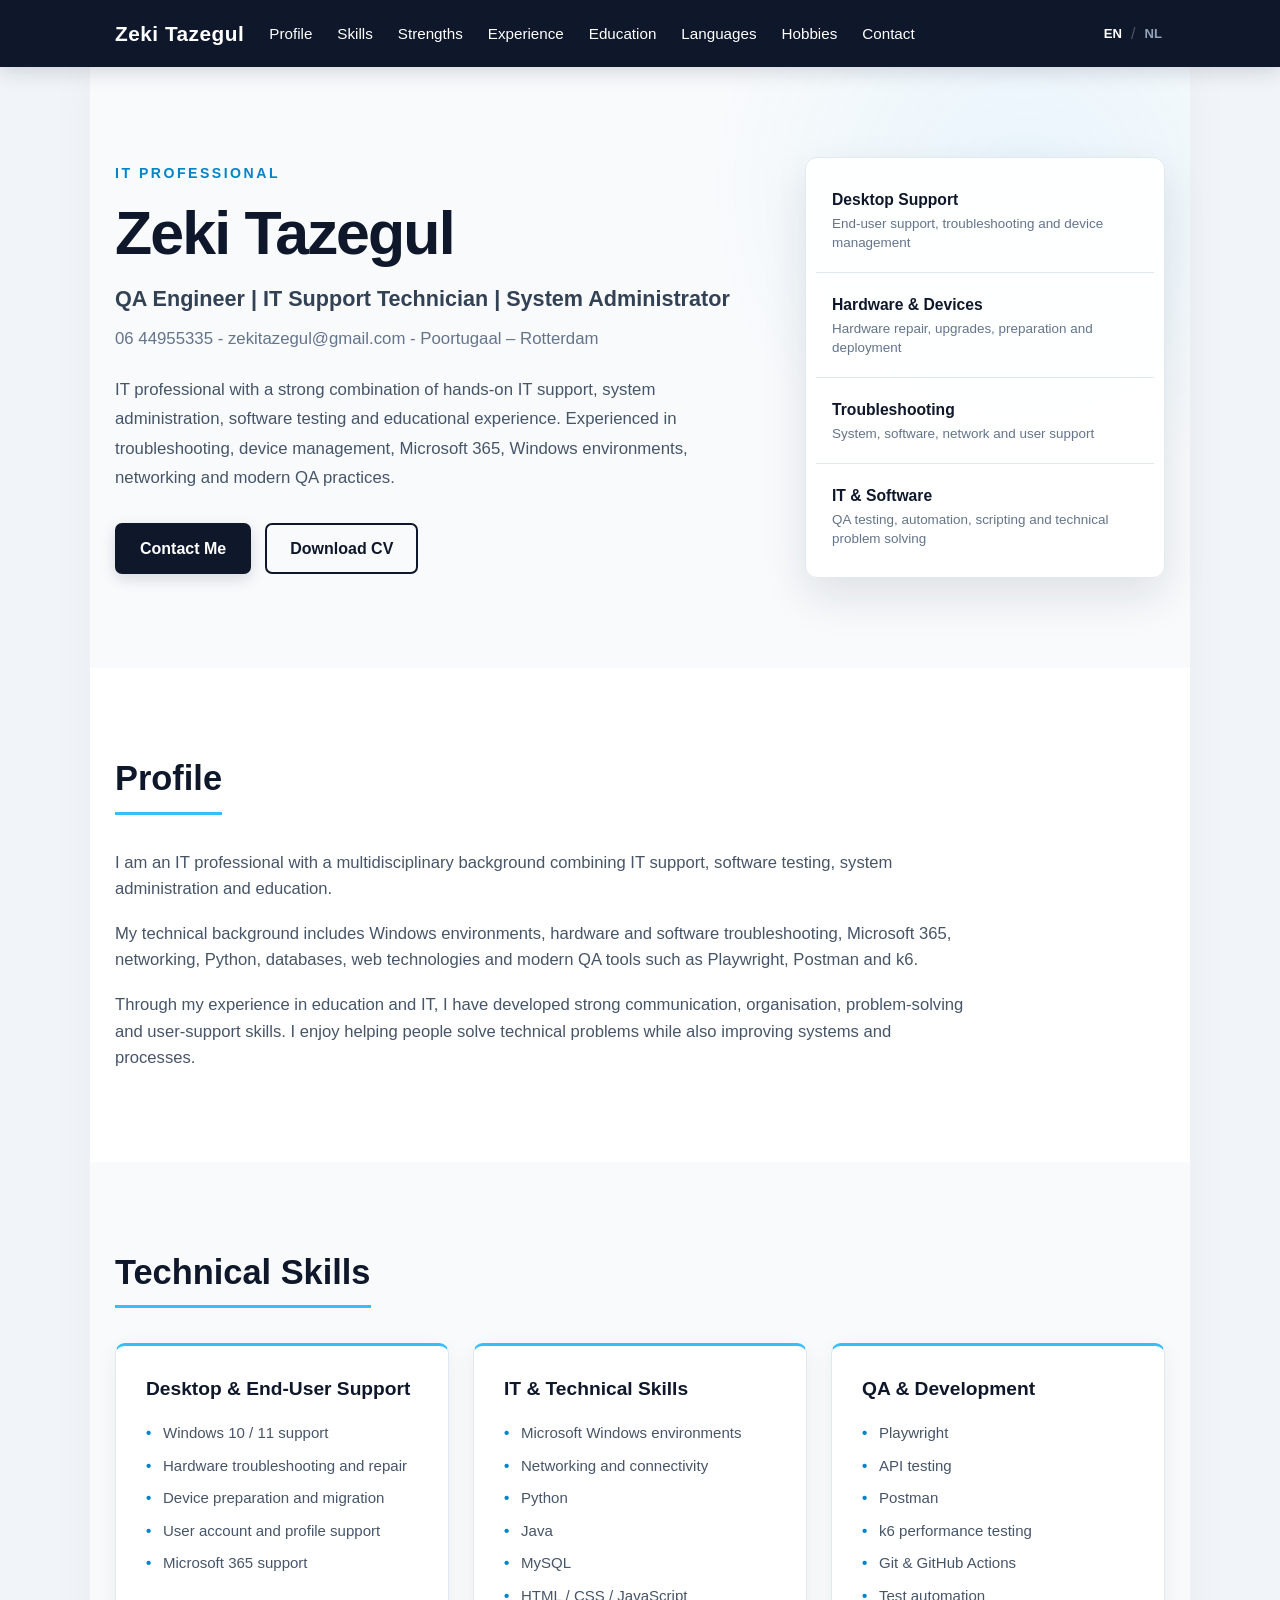
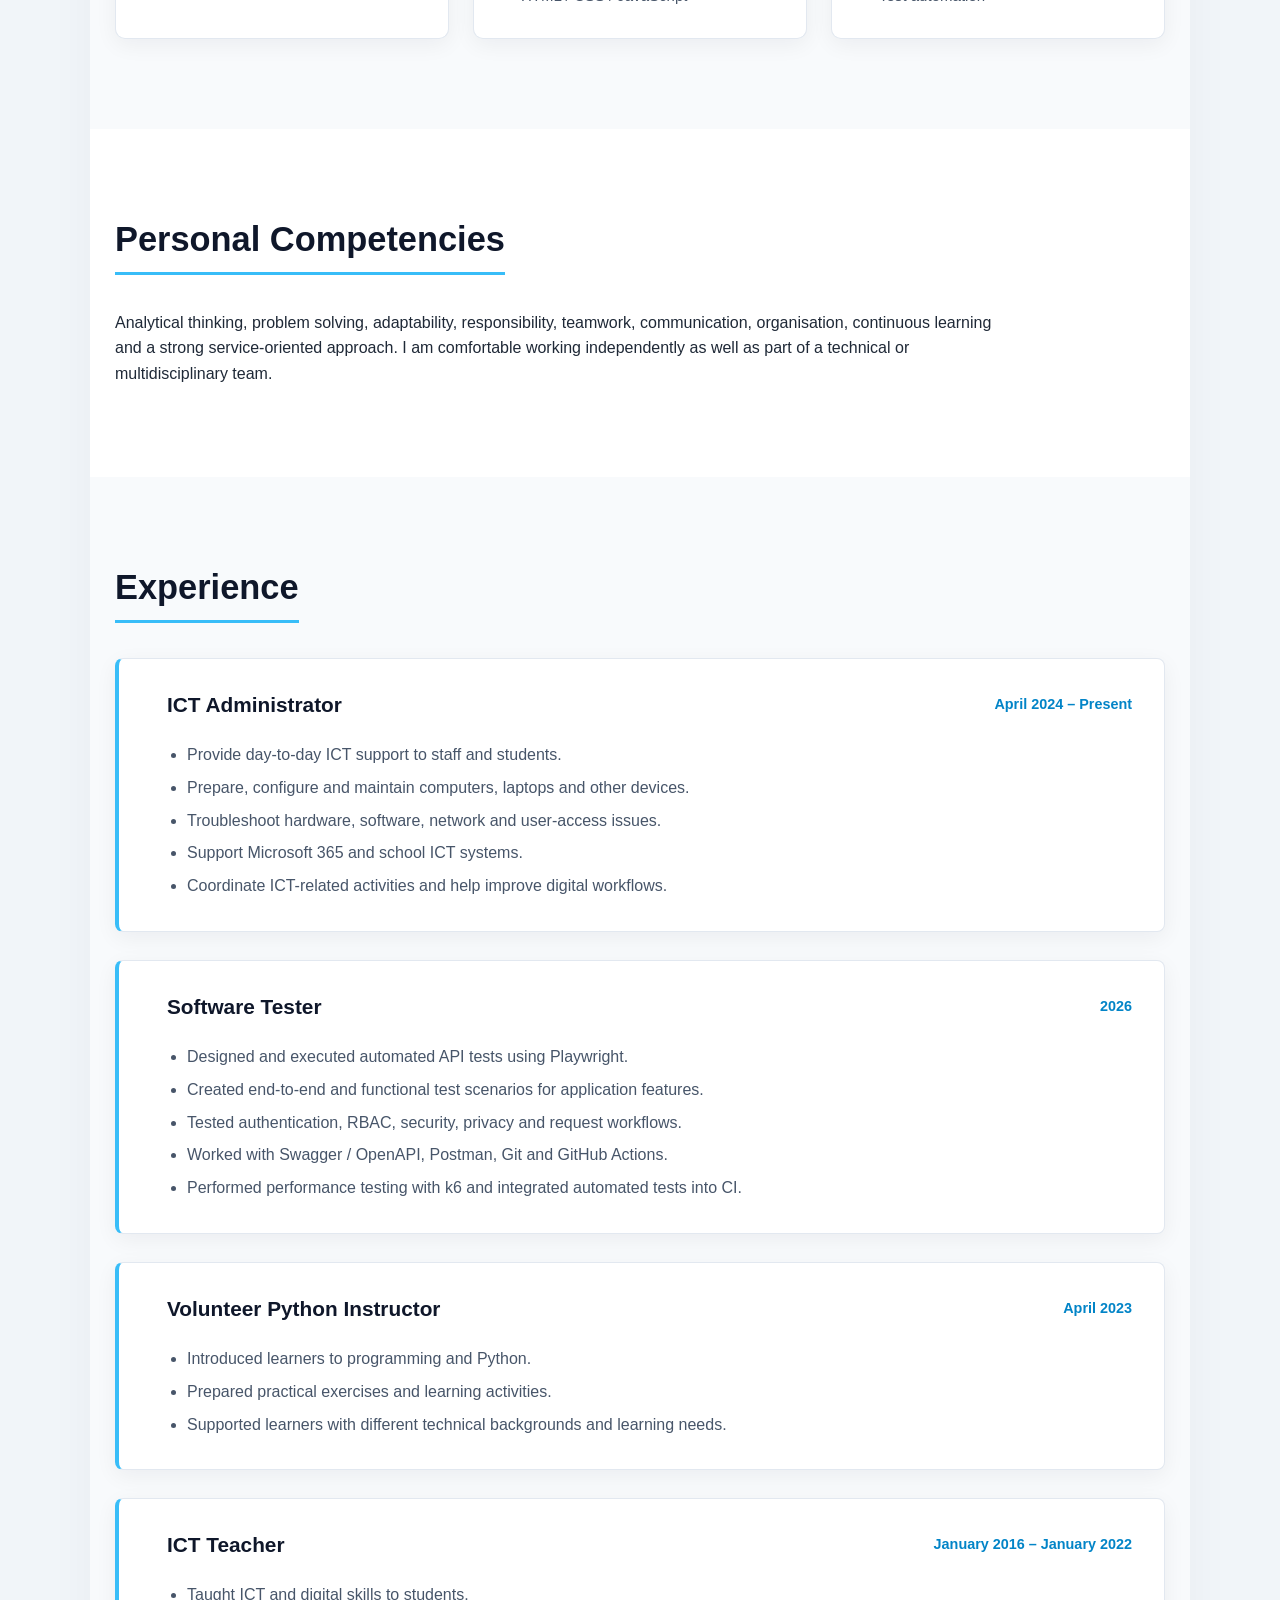
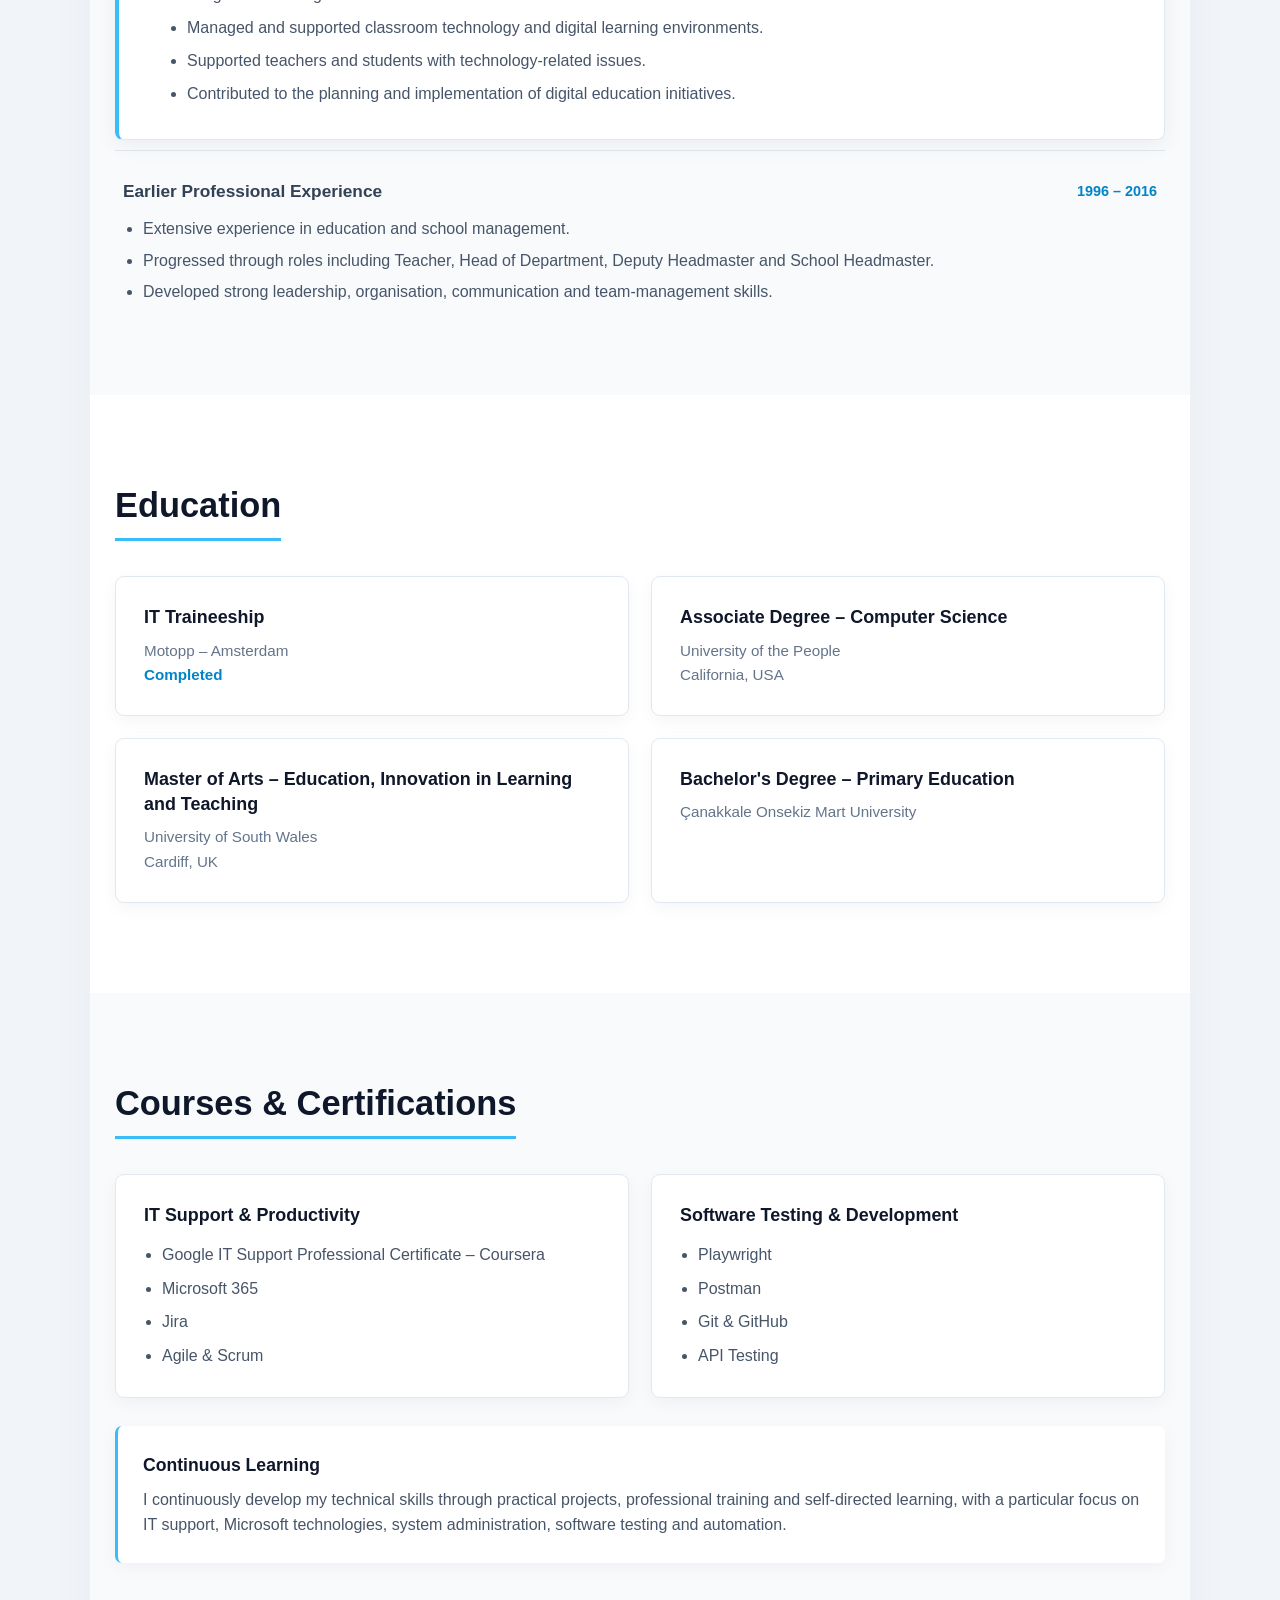
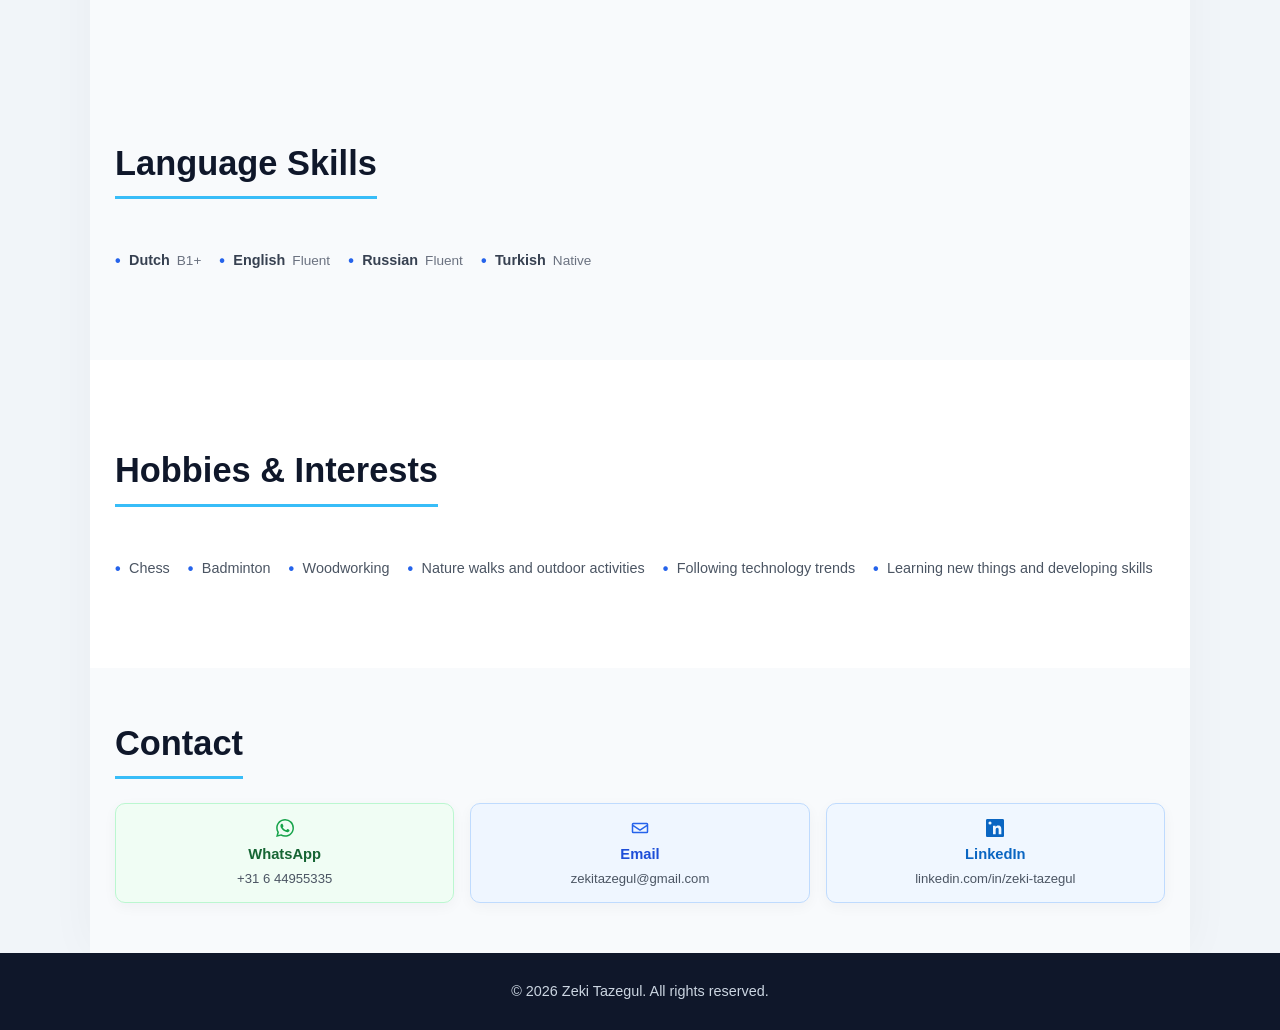
==== index.html @ d6f0166b "Finalize CV website design" ====
<!DOCTYPE html>
<html lang="en">
<head>

    <meta charset="UTF-8">

    <meta
        name="viewport"
        content="width=device-width, initial-scale=1.0"
    >

    <meta
        name="keywords"
        content="Zeki Tazegul, IT Professional, IT Support, Desktop Support, QA Engineer, Software Tester, System Administrator, ICT Administrator, Rotterdam"
    >

    <meta
        name="author"
        content="Zeki Tazegul"
    >

    <meta
        name="description"
        content="Zeki Tazegul – IT Professional | Desktop Support Engineer | QA Engineer | System Administrator"
    >

    <title>Zeki Tazegul | IT Professional</title>

    <link
        rel="stylesheet"
        href="style.css"
    >

</head>

<body>

<header class="site-header">

    <div class="container header-container">

        <a
            href="#hero"
            class="logo"
        >
            Zeki Tazegul
        </a>

        <nav
            id="mobile-navigation"
            class="nav-right"
            aria-label="Main navigation"
        >

            <ul>

                <li>
                    <a
                        href="#profile"
                        data-i18n="navProfile"
                    >
                        Profile
                    </a>
                </li>

                <li>
                    <a
                        href="#skills"
                        data-i18n="navSkills"
                    >
                        Skills
                    </a>
                </li>

                <li>
                    <a
                        href="#competencies"
                        data-i18n="navCompetencies"
                    >
                        Strengths
                    </a>
                </li>

                <li>
                    <a
                        href="#experience"
                        data-i18n="navExperience"
                    >
                        Experience
                    </a>
                </li>

                <li>
                    <a
                        href="#education"
                        data-i18n="navEducation"
                    >
                        Education
                    </a>
                </li>

                <li>
                    <a
                        href="#languages"
                        data-i18n="navLanguages"
                    >
                        Languages
                    </a>
                </li>

                <li>
                    <a
                        href="#other"
                        data-i18n="navOther"
                    >
                        Hobbies
                    </a>
                </li>

                <li>
                    <a
                        href="#contact"
                        data-i18n="navContact"
                    >
                        Contact
                    </a>
                </li>

            </ul>

        </nav>

        <div
            class="language-switcher"
            aria-label="Language selection"
        >

            <button
                id="language-en"
                class="language-button active"
                type="button"
                aria-label="Switch to English"
                aria-pressed="true"
            >
                EN
            </button>

            <span
                class="language-separator"
                aria-hidden="true"
            >
                /
            </span>

            <button
                id="language-nl"
                class="language-button"
                type="button"
                aria-label="Switch to Dutch"
                aria-pressed="false"
            >
                NL
            </button>

        </div>

        <button
            id="mobile-menu-toggle"
            class="mobile-menu-toggle"
            type="button"
            aria-label="Open navigation menu"
            aria-expanded="false"
            aria-controls="mobile-navigation"
        >

            <span></span>
            <span></span>
            <span></span>

        </button>

    </div>

</header>

<main>

    <section
        id="hero"
        class="hero-section"
    >

        <div class="container hero-container">

            <div class="hero-content">

                <div class="hero-main">

                    <div
                        class="hero-label"
                        data-i18n="heroLabel"
                    >
                        IT PROFESSIONAL
                    </div>

                    <h1>
                        Zeki Tazegul
                    </h1>

                    <p
                        class="hero-subtitle"
                        data-i18n="heroSubtitle"
                    >
                        QA Engineer | IT Support Technician | System Administrator
                    </p>

                    <p class="hero-location">

                        <span data-i18n="heroLocation">
                            06 44955335 - zekitazegul@gmail.com - Poortugaal – Rotterdam
                        </span>

                    </p>

                    <p
                        class="hero-description"
                        data-i18n="heroDescription"
                    >
                        IT professional with a broad background in IT support,
                        software testing, system administration and education,
                        combining technical skills with strong communication
                        and problem-solving abilities.
                    </p>

                    <div class="hero-buttons">

                        <a
                            href="#contact"
                            class="btn btn-primary"
                            data-i18n="contactButton"
                        >
                            Contact Me
                        </a>

                        <a
                            href="cv/Zeki_Tazegul_CV_EN.pdf"
                            class="btn btn-secondary"
                            download
                            data-i18n="downloadCvButton"
                        >
                            Download CV
                        </a>

                    </div>

                </div>

                <div class="hero-cards">

                    <div class="hero-card">

                        <h3 data-i18n="heroCard1Title">
                            IT Support
                        </h3>

                        <p data-i18n="heroCard1Text">
                            Desktop support, hardware and software
                            troubleshooting, Windows and Microsoft 365.
                        </p>

                    </div>

                    <div class="hero-card">

                        <h3 data-i18n="heroCard2Title">
                            Quality Assurance
                        </h3>

                        <p data-i18n="heroCard2Text">
                            API and end-to-end testing using Playwright,
                            Postman, GitHub Actions and k6.
                        </p>

                    </div>

                    <div class="hero-card">

                        <h3 data-i18n="heroCard3Title">
                            System Administration
                        </h3>

                        <p data-i18n="heroCard3Text">
                            Infrastructure, users, devices, networking and
                            day-to-day IT operations.
                        </p>

                    </div>

                    <div class="hero-card">

                        <h3 data-i18n="heroCard4Title">
                            Education & ICT
                        </h3>

                        <p data-i18n="heroCard4Text">
                            Extensive experience in education combined with
                            IT and ICT coordination skills.
                        </p>

                    </div>

                </div>

            </div>

        </div>

    </section>

    <section
        id="profile"
        class="content-section"
    >

        <div class="container">

            <h2 data-i18n="profileTitle">
                Profile
            </h2>

            <div class="profile-content">

                <p data-i18n="profileParagraph1">
                    I am an IT professional with a multidisciplinary
                    background combining IT support, software testing,
                    system administration and education.
                </p>

                <p data-i18n="profileParagraph2">
                    My technical background includes Windows environments,
                    hardware and software troubleshooting, Microsoft 365,
                    networking, Python, databases, web technologies and
                    modern QA tools such as Playwright, Postman and k6.
                </p>

                <p data-i18n="profileParagraph3">
                    Through my experience in education and IT, I have
                    developed strong communication, organisation,
                    problem-solving and user-support skills. I enjoy
                    helping people solve technical problems while also
                    improving systems and processes.
                </p>

            </div>

        </div>

    </section>

    <section
        id="skills"
        class="content-section"
    >

        <div class="container">

            <h2 data-i18n="skillsTitle">
                Skills
            </h2>

            <div class="skills-grid">

                <article class="skill-card">

                    <h3 data-i18n="skillCard1Title">
                        Desktop & End-User Support
                    </h3>

                    <ul>

                        <li data-i18n="skill1">
                            Windows 10 / 11 support
                        </li>

                        <li data-i18n="skill2">
                            Hardware troubleshooting and repair
                        </li>

                        <li data-i18n="skill3">
                            Device preparation and migration
                        </li>

                        <li data-i18n="skill4">
                            User account and profile support
                        </li>

                        <li data-i18n="skill5">
                            Microsoft 365 support
                        </li>

                    </ul>

                </article>

                <article class="skill-card">

                    <h3 data-i18n="skillCard2Title">
                        IT & Technical Skills
                    </h3>

                    <ul>

                        <li data-i18n="skill6">
                            Microsoft Windows environments
                        </li>

                        <li data-i18n="skill7">
                            Networking and connectivity
                        </li>

                        <li data-i18n="skill8">
                            Python
                        </li>

                        <li data-i18n="skill9">
                            Java
                        </li>

                        <li data-i18n="skill10">
                            MySQL
                        </li>

                        <li data-i18n="skill11">
                            HTML / CSS / JavaScript
                        </li>

                    </ul>

                </article>

                <article class="skill-card">

                    <h3 data-i18n="skillCard3Title">
                        QA & Development
                    </h3>

                    <ul>

                        <li data-i18n="skill12">
                            Playwright
                        </li>

                        <li data-i18n="skill13">
                            API testing
                        </li>

                        <li data-i18n="skill14">
                            Postman
                        </li>

                        <li data-i18n="skill15">
                            k6 performance testing
                        </li>

                        <li data-i18n="skill16">
                            Git & GitHub Actions
                        </li>

                        <li data-i18n="skill17">
                            Test automation
                        </li>

                    </ul>

                </article>

            </div>

        </div>

    </section>

    <section
        id="competencies"
        class="content-section"
    >

        <div class="container">

            <h2 data-i18n="competenciesTitle">
                Strengths
            </h2>

            <div class="competencies-content">

                <p data-i18n="competenciesText">
                    Problem solving, analytical thinking, clear
                    communication, patience, organisation, teamwork,
                    adaptability, responsibility and a strong
                    customer-focused approach.
                </p>

            </div>

        </div>

    </section>

    <section
        id="experience"
        class="content-section"
    >

        <div class="container">

            <h2 data-i18n="experienceTitle">
                Experience
            </h2>

            <div class="experience-list">

                <article class="experience-card">

                    <div class="experience-header">

                        <div>

                            <h3 data-i18n="experience1Title">
                                ICT Administrator – Wereldwijs Basisschool Rotterdam
                            </h3>

                        </div>

                        <div class="experience-date">

                            <span data-i18n="experience1Date">
                                April 2024 – Present
                            </span>

                        </div>

                    </div>

                    <ul>

                        <li data-i18n="experience1Bullet1">
                            Provide day-to-day ICT support to staff and
                            students.
                        </li>

                        <li data-i18n="experience1Bullet2">
                            Prepare, configure and maintain computers,
                            laptops and other devices.
                        </li>

                        <li data-i18n="experience1Bullet3">
                            Troubleshoot hardware, software, network and
                            user-access issues.
                        </li>

                        <li data-i18n="experience1Bullet4">
                            Support Microsoft 365 and school ICT systems.
                        </li>

                        <li data-i18n="experience1Bullet5">
                            Coordinate ICT-related activities and help
                            improve digital workflows.
                        </li>

                    </ul>

                </article>

                <article class="experience-card">

                    <div class="experience-header">

                        <div>

                            <h3 data-i18n="experience2Title">
                                Software Tester – Motopp – Amsterdam
                            </h3>

                        </div>

                        <div class="experience-date">

                            <span data-i18n="experience2Date">
                                2026
                            </span>

                        </div>

                    </div>

                    <ul>

                        <li data-i18n="experience2Bullet1">
                            Designed and executed automated API tests
                            using Playwright.
                        </li>

                        <li data-i18n="experience2Bullet2">
                            Created end-to-end and functional test
                            scenarios for application features.
                        </li>

                        <li data-i18n="experience2Bullet3">
                            Tested authentication, RBAC, security,
                            privacy and request workflows.
                        </li>

                        <li data-i18n="experience2Bullet4">
                            Worked with Swagger / OpenAPI, Postman,
                            Git and GitHub Actions.
                        </li>

                        <li data-i18n="experience2Bullet5">
                            Performed performance testing with k6 and
                            integrated automated tests into CI.
                        </li>

                    </ul>

                </article>

                <article class="experience-card">

                    <div class="experience-header">

                        <div>

                            <h3 data-i18n="experience3Title">
                                Volunteer Python Instructor – AZC Echt
                            </h3>

                        </div>

                        <div class="experience-date">

                            <span data-i18n="experience3Date">
                                April 2023
                            </span>

                        </div>

                    </div>

                    <ul>

                        <li data-i18n="experience3Bullet1">
                            Introduced learners to programming and Python.
                        </li>

                        <li data-i18n="experience3Bullet2">
                            Prepared practical exercises and learning
                            activities.
                        </li>

                        <li data-i18n="experience3Bullet3">
                            Supported learners with different technical
                            backgrounds and learning needs.
                        </li>

                    </ul>

                </article>

                <article class="experience-card">

                    <div class="experience-header">

                        <div>

                            <h3 data-i18n="experience4Title">
                                ICT Teacher – Huda Integrated School
                            </h3>

                        </div>

                        <div class="experience-date">

                            <span data-i18n="experience4Date">
                                January 2016 – January 2022
                            </span>

                        </div>

                    </div>

                    <ul>

                        <li data-i18n="experience4Bullet1">
                            Taught ICT and digital skills to students.
                        </li>

                        <li data-i18n="experience4Bullet2">
                            Managed and supported classroom technology
                            and digital learning environments.
                        </li>

                        <li data-i18n="experience4Bullet3">
                            Supported teachers and students with
                            technology-related issues.
                        </li>

                        <li data-i18n="experience4Bullet4">
                            Contributed to the planning and implementation
                            of digital education initiatives.
                        </li>

                    </ul>

                </article>

                <div class="experience-additional">

                    <div class="experience-additional-header">

                        <h4 data-i18n="additionalExperienceTitle">
                            Earlier Professional Experience
                        </h4>

                        <span
                            class="experience-date"
                            data-i18n="additionalExperienceDate"
                        >
                            1996 – 2016
                        </span>

                    </div>

                    <ul>

                        <li data-i18n="additionalExperience1">
                            Extensive experience in education and school management.
                        </li>

                        <li data-i18n="additionalExperience2">
                            Progressed through roles including Teacher,
                            Head of Department, Deputy Headmaster and
                            School Headmaster.
                        </li>

                        <li data-i18n="additionalExperience3">
                            Developed strong leadership, organisation,
                            communication and team-management skills.
                        </li>

                    </ul>

                </div>

            </div>

        </div>

    </section>

    <section
        id="education"
        class="content-section"
    >

        <div class="container">

            <h2 data-i18n="educationTitle">
                Education
            </h2>

            <div class="education-grid">

                <article class="education-card">

                    <h3 data-i18n="education1Title">
                        IT Traineeship
                    </h3>

                    <p
                        class="education-institution"
                        data-i18n="education1Institution"
                    >
                        Motopp – Amsterdam
                    </p>

                    <p class="education-status">
                        <span data-i18n="education1Status">
                            Completed
                        </span>
                    </p>

                </article>

                <article class="education-card">

                    <h3 data-i18n="education2Title">
                        Associate Degree – Computer Science
                    </h3>

                    <p
                        class="education-institution"
                        data-i18n="education2Institution"
                    >
                        University of the People
                    </p>

                    <p
                        class="education-location"
                        data-i18n="education2Location"
                    >
                        California, USA
                    </p>

                </article>

                <article class="education-card">

                    <h3 data-i18n="education3Title">
                        Master of Arts – Education, Innovation in Learning and Teaching
                    </h3>

                    <p
                        class="education-institution"
                        data-i18n="education3Institution"
                    >
                        University of South Wales
                    </p>

                    <p
                        class="education-location"
                        data-i18n="education3Location"
                    >
                        Cardiff, UK
                    </p>

                </article>

                <article class="education-card">

                    <h3 data-i18n="education4Title">
                        Bachelor’s Degree – Primary Education
                    </h3>

                    <p
                        class="education-institution"
                        data-i18n="education4Institution"
                    >
                        Çanakkale Onsekiz Mart University
                    </p>

                </article>

            </div>

        </div>

    </section>

    <section
        id="courses"
        class="content-section"
    >

        <div class="container">

            <h2 data-i18n="coursesTitle">
                Courses & Certifications
            </h2>

            <div class="courses-grid">

                <article class="course-card">

                    <h3 data-i18n="courseCard1Title">
                        IT Support & Productivity
                    </h3>

                    <ul>

                        <li data-i18n="course1">
                            Google IT Support Professional Certificate
                            – Coursera
                        </li>

                        <li data-i18n="course2">
                            Microsoft 365
                        </li>

                        <li data-i18n="course3">
                            Jira
                        </li>

                        <li data-i18n="course4">
                            Agile & Scrum
                        </li>

                    </ul>

                </article>

                <article class="course-card">

                    <h3 data-i18n="courseCard2Title">
                        Software Testing & Development
                    </h3>

                    <ul>

                        <li data-i18n="course5">
                            Playwright
                        </li>

                        <li data-i18n="course6">
                            Postman
                        </li>

                        <li data-i18n="course7">
                            Git & GitHub
                        </li>

                        <li data-i18n="course8">
                            API Testing
                        </li>

                    </ul>

                </article>

            </div>

            <div class="continuous-learning">

                <h3 data-i18n="continuousLearningTitle">
                    Continuous Learning
                </h3>

                <p data-i18n="continuousLearningText">
                    Currently developing my knowledge of Microsoft Intune
                    and planning further Microsoft 365 E5 training to
                    strengthen my skills in modern workplace and device
                    management.
                </p>

            </div>

        </div>

    </section>

    <section
        id="languages"
        class="content-section"
    >

        <div class="container">

            <h2 data-i18n="languagesTitle">
                Languages
            </h2>

            <ul class="languages-list">

                <li>

                    <span
                        class="language-name"
                        data-i18n="language1Name"
                    >
                        Dutch
                    </span>

                    <span
                        class="language-level"
                        data-i18n="language1Level"
                    >
                        B1+
                    </span>

                </li>

                <li>

                    <span
                        class="language-name"
                        data-i18n="language2Name"
                    >
                        English
                    </span>

                    <span
                        class="language-level"
                        data-i18n="language2Level"
                    >
                        Fluent
                    </span>

                </li>

                <li>

                    <span
                        class="language-name"
                        data-i18n="language3Name"
                    >
                        Russian
                    </span>

                    <span
                        class="language-level"
                        data-i18n="language3Level"
                    >
                        Fluent
                    </span>

                </li>

                <li>

                    <span
                        class="language-name"
                        data-i18n="language4Name"
                    >
                        Turkish
                    </span>

                    <span
                        class="language-level"
                        data-i18n="language4Level"
                    >
                        Native
                    </span>

                </li>

            </ul>

        </div>

    </section>

    <section
        id="other"
        class="content-section"
    >

        <div class="container">

            <h2 data-i18n="hobbiesTitle">
                Hobbies & Interests
            </h2>

            <ul class="hobbies-list">

                <li data-i18n="hobby1">
                    Chess
                </li>

                <li data-i18n="hobby2">
                    Badminton
                </li>

                <li data-i18n="hobby3">
                    Woodworking
                </li>

                <li data-i18n="hobby4">
                    Following technology trends
                </li>

                <li data-i18n="hobby5">
                    Nature walks and outdoor activities
                </li>

                <li data-i18n="hobby6">
                    Learning new things and developing skills
                </li>

            </ul>

        </div>

    </section>

    <section
        id="contact"
        class="content-section contact-section"
    >

        <div class="container">

            <h2 data-i18n="contactTitle">
                Contact
            </h2>

            <div class="contact-grid">

                <a
                    class="contact-card"
                    href="https://wa.me/31644955335"
                    target="_blank"
                    rel="noopener noreferrer"
                    aria-label="Contact Zeki Tazegul on WhatsApp"
                >

                    <span
                        class="contact-icon"
                        aria-hidden="true"
                    >

                        <svg
                            viewBox="0 0 24 24"
                            xmlns="http://www.w3.org/2000/svg"
                        >

                            <path
                                d="M20.52 3.48A11.86 11.86 0 0 0 12.07 0
                                C5.52 0 .19 5.33.19 11.88c0 2.09.55 4.13
                                1.6 5.93L.1 24l6.33-1.66a11.9 11.9 0 0 0
                                5.64 1.43h.01c6.55 0 11.88-5.33 11.88-11.88
                                0-3.18-1.24-6.17-3.44-8.41ZM12.08 21.75
                                c-1.76 0-3.49-.47-5-1.36l-.36-.21-3.76.99
                                1-3.66-.23-.38a9.85 9.85 0 0 1-1.51-5.25
                                c0-5.45 4.43-9.88 9.89-9.88 2.64 0 5.12
                                1.03 6.99 2.9a9.83 9.83 0 0 1 2.89 7
                                c0 5.44-4.43 9.87-9.89 9.87Zm5.42-7.4
                                c-.3-.15-1.77-.87-2.04-.97-.27-.1-.47-.15-.67.15
                                -.2.3-.77.97-.94 1.17-.17.2-.35.22-.65.07
                                -.3-.15-1.26-.46-2.4-1.47-.89-.79-1.49-1.77
                                -1.66-2.07-.17-.3-.02-.46.13-.61.13-.13.3-.35
                                .45-.52.15-.17.2-.3.2-.5.1-.2.05-.37-.02-.52
                                -.07-.15-.67-1.62-.92-2.22-.24-.58-.49-.5-.67-.51
                                h-.57c-.2 0-.52.07-.79.37-.27.3-1.04 1.02-1.04
                                2.49s1.07 2.89 1.22 3.09c.15.2 2.1 3.21 5.08
                                4.5.71.31 1.26.5 1.69.64.71.23 1.36.2 1.87.12
                                .57-.08 1.77-.72 2.02-1.42.25-.7.25-1.3.17-1.42
                                -.07-.12-.27-.2-.57-.35Z"
                            />

                        </svg>

                    </span>

                    <span
                        class="contact-label"
                        data-i18n="whatsappLabel"
                    >
                        WhatsApp
                    </span>

                    <span class="contact-value">
                        +31 6 44955335
                    </span>

                </a>

                <a
                    class="contact-card"
                    href="mailto:zekitazegul@gmail.com"
                    aria-label="Send an email to Zeki Tazegul"
                >

                    <span
                        class="contact-icon"
                        aria-hidden="true"
                    >

                        <svg
                            viewBox="0 0 24 24"
                            xmlns="http://www.w3.org/2000/svg"
                        >

                            <path
                                d="M3 5h18a2 2 0 0 1 2 2v10a2 2 0 0 1-2 2H3
                                a2 2 0 0 1-2-2V7a2 2 0 0 1 2-2Zm0 2v.5l9 6
                                9-6V7H3Zm18 10V9.9l-8.45 5.63a1 1 0 0 1-1.1
                                0L3 9.9V17h18Z"
                            />

                        </svg>

                    </span>

                    <span
                        class="contact-label"
                        data-i18n="emailLabel"
                    >
                        Email
                    </span>

                    <span class="contact-value">
                        zekitazegul@gmail.com
                    </span>

                </a>

                <a
                    class="contact-card"
                    href="https://www.linkedin.com/in/zeki-tazegul/"
                    target="_blank"
                    rel="noopener noreferrer"
                    aria-label="View Zeki Tazegul's LinkedIn profile"
                >

                    <span
                        class="contact-icon"
                        aria-hidden="true"
                    >

                        <svg
                            viewBox="0 0 24 24"
                            xmlns="http://www.w3.org/2000/svg"
                        >

                            <path
                                d="M20.45 20.45h-3.56v-5.58c0-1.33-.03-3.04-1.85-3.04
                                -1.85 0-2.13 1.44-2.13 2.94v5.68H9.35V8.99h3.42v1.56h.05
                                c.48-.9 1.64-1.85 3.37-1.85 3.6 0 4.26 2.37 4.26
                                5.46v6.29ZM5.34 7.43a2.06 2.06 0 1 1 0-4.12
                                2.06 2.06 0 0 1 0 4.12ZM3.56 20.45h3.57V8.99H3.56v11.46ZM22.22
                                0H1.78C.8 0 0 .78 0 1.74v20.52C0 23.22.8 24 1.78
                                24h20.44c.98 0 1.78-.78 1.78-1.74V1.74C24 .78
                                23.2 0 22.22 0Z"
                            />

                        </svg>

                    </span>

                    <span
                        class="contact-label"
                        data-i18n="linkedinLabel"
                    >
                        LinkedIn
                    </span>

                    <span class="contact-value">
                        linkedin.com/in/zeki-tazegul
                    </span>

                </a>

            </div>

        </div>

    </section>

</main>

<footer class="site-footer">

    <div class="container">

        <p data-i18n="footerText">
            © 2026 Zeki Tazegul. All rights reserved.
        </p>

    </div>

</footer>

<script src="script.js"></script>

</body>
</html>
---- style.css ----
* {
    margin: 0;
    padding: 0;
    box-sizing: border-box;
}

html {
    scroll-behavior: smooth;
    scroll-padding-top: 90px;
}

body {
    font-family: Arial, Helvetica, sans-serif;
    line-height: 1.6;
    color: #1f2937;
    background-color: #f1f5f9;
    -webkit-font-smoothing: antialiased;
}

a {
    color: inherit;
}

button,
a {
    -webkit-tap-highlight-color: transparent;
}

.container {
    width: 100%;
    max-width: 1100px;
    margin: 0 auto;
}

.site-header {
    background-color: #0f172a;
    color: #ffffff;
    position: sticky;
    top: 0;
    z-index: 1000;
    box-shadow: 0 4px 20px rgba(15, 23, 42, 0.16);
}

.header-container {
    padding: 17px 25px;
    display: flex;
    justify-content: space-between;
    align-items: center;
    gap: 25px;
}

.logo {
    color: #ffffff;
    text-decoration: none;
    font-size: 1.3rem;
    font-weight: 700;
    letter-spacing: 0.5px;
    white-space: nowrap;
    transition: color 0.25s ease;
}

.logo:hover {
    color: #38bdf8;
}

.nav-right {
    display: flex;
    align-items: center;
    gap: 28px;
}

.nav-right ul {
    list-style: none;
    display: flex;
    align-items: center;
    gap: 25px;
}

.nav-right a {
    color: #ffffff;
    text-decoration: none;
    font-size: 0.95rem;
    transition: color 0.25s ease;
}

.nav-right a:hover {
    color: #38bdf8;
}

.language-switcher {
    display: flex;
    align-items: center;
    gap: 6px;
    white-space: nowrap;
    margin-left: auto;
}

.language-button {
    border: none;
    background: transparent;
    color: #94a3b8;
    font-size: 0.82rem;
    font-weight: 700;
    padding: 5px 3px;
    cursor: pointer;
    transition: color 0.25s ease;
}

.language-button:hover {
    color: #38bdf8;
}

.language-button.active {
    color: #ffffff;
}

.language-separator {
    color: #475569;
}

.mobile-menu-toggle {
    display: none;
    border: none;
    background: transparent;
    padding: 6px;
    cursor: pointer;
    width: 38px;
    height: 38px;
    flex-direction: column;
    justify-content: center;
    align-items: center;
    gap: 5px;
}

.mobile-menu-toggle span {
    display: block;
    width: 23px;
    height: 2px;
    background-color: #ffffff;
    border-radius: 2px;
    transition: transform 0.25s ease, opacity 0.25s ease, background-color 0.25s ease;
}

.mobile-menu-toggle:hover span {
    background-color: #38bdf8;
}

main {
    max-width: 1100px;
    margin: 0 auto;
    background-color: #ffffff;
    box-shadow: 0 0 45px rgba(15, 23, 42, 0.04);
}

.content-section {
    padding: 90px 25px;
}

.content-section h2 {
    display: inline-block;
    font-size: 2.15rem;
    line-height: 1.2;
    margin-bottom: 35px;
    color: #0f172a;
    position: relative;
}

.content-section h2::after {
    content: "";
    display: block;
    width: 100%;
    height: 3px;
    background-color: #38bdf8;
    margin-top: 12px;
}

#hero {
    min-height: 590px;
    display: flex;
    align-items: center;
    padding: 90px 25px;
    background: radial-gradient(
        circle at 85% 20%,
        rgba(56, 189, 248, 0.08),
        transparent 30%
    ), #f8fafc;
}

.hero-container {
    width: 100%;
}

.hero-content {
    width: 100%;
    display: grid;
    grid-template-columns: minmax(0, 1fr) 360px;
    align-items: center;
    gap: 70px;
}

.hero-main {
    min-width: 0;
}

.hero-label {
    font-size: 0.88rem;
    font-weight: 700;
    letter-spacing: 2.5px;
    color: #0284c7;
    margin-bottom: 18px;
}

#hero h1 {
    font-size: clamp(2.6rem, 5vw, 3.8rem);
    line-height: 1.05;
    color: #0f172a;
    margin-bottom: 18px;
    letter-spacing: -1.8px;
}

.hero-subtitle {
    font-size: 1.35rem;
    font-weight: 700;
    line-height: 1.4;
    color: #334155;
    max-width: 700px;
    margin-bottom: 12px;
}

.hero-location {
    font-size: 1.05rem;
    color: #64748b;
    margin-bottom: 22px;
}

.hero-description {
    max-width: 680px;
    font-size: 1.05rem;
    line-height: 1.75;
    color: #475569;
    margin-bottom: 30px;
}

.hero-buttons {
    display: flex;
    gap: 14px;
    flex-wrap: wrap;
}

.hero-buttons a {
    display: inline-block;
    border-radius: 7px;
    text-decoration: none;
    font-weight: 600;
    transition: transform 0.25s ease, background-color 0.25s ease,
        color 0.25s ease, border-color 0.25s ease, box-shadow 0.25s ease;
}

.btn-primary {
    background-color: #0f172a;
    color: #ffffff;
    padding: 13px 25px;
    box-shadow: 0 5px 15px rgba(15, 23, 42, 0.14);
}

.btn-primary:hover {
    background-color: #1e293b;
    transform: translateY(-2px);
    box-shadow: 0 8px 20px rgba(15, 23, 42, 0.18);
}

.btn-secondary {
    border: 2px solid #0f172a;
    color: #0f172a;
    padding: 11px 23px;
}

.btn-secondary:hover {
    background-color: #0f172a;
    color: #ffffff;
    transform: translateY(-2px);
}

.hero-cards {
    background-color: rgba(255, 255, 255, 0.96);
    border-radius: 12px;
    padding: 10px;
    box-shadow: 0 18px 45px rgba(15, 23, 42, 0.11);
    border: 1px solid #e2e8f0;
}

.hero-card {
    padding: 19px 16px;
    border-bottom: 1px solid #e2e8f0;
}

.hero-card:last-child {
    border-bottom: none;
}

.hero-card h3 {
    color: #0f172a;
    font-size: 0.98rem;
    margin-bottom: 3px;
}

.hero-card p {
    color: #64748b;
    font-size: 0.84rem;
    line-height: 1.4;
}

#profile {
    background-color: #ffffff;
}

.profile-content {
    max-width: 850px;
}

#profile p {
    font-size: 1.04rem;
    color: #475569;
    margin-bottom: 18px;
}

#profile p:last-child {
    margin-bottom: 0;
}

#skills {
    background-color: #f8fafc;
}

.skills-grid {
    display: grid;
    grid-template-columns: repeat(3, 1fr);
    gap: 24px;
}

.skill-card {
    background-color: #ffffff;
    padding: 30px;
    border-radius: 10px;
    box-shadow: 0 6px 22px rgba(15, 23, 42, 0.055);
    border: 1px solid #e2e8f0;
    border-top: 3px solid #38bdf8;
    transition: transform 0.25s ease, box-shadow 0.25s ease;
}

.skill-card:hover {
    transform: translateY(-4px);
    box-shadow: 0 14px 32px rgba(15, 23, 42, 0.10);
}

.skill-card h3 {
    color: #0f172a;
    font-size: 1.2rem;
    line-height: 1.35;
    margin-bottom: 20px;
}

.skill-card ul {
    list-style: none;
}

.skill-card li {
    position: relative;
    padding-left: 17px;
    margin-bottom: 10px;
    color: #475569;
    font-size: 0.94rem;
    line-height: 1.5;
}

.skill-card li::before {
    content: "•";
    position: absolute;
    left: 0;
    color: #0284c7;
    font-weight: 700;
}

.skill-card li:last-child {
    margin-bottom: 0;
}

#competencies {
    background-color: #ffffff;
}

.competencies-content {
    max-width: 900px;
}

.competencies-text {
    color: #475569;
    font-size: 1rem;
    line-height: 1.75;
    margin: 0;
}

#experience {
    background-color: #f8fafc;
}

.experience-list {
    position: relative;
}

.experience-card {
    position: relative;
    background-color: #ffffff;
    padding: 32px 32px 32px 48px;
    margin-bottom: 28px;
    border-left: 4px solid #38bdf8;
    border-radius: 8px;
    box-shadow: 0 6px 22px rgba(15, 23, 42, 0.055);
    border-top: 1px solid #e2e8f0;
    border-right: 1px solid #e2e8f0;
    border-bottom: 1px solid #e2e8f0;
}

.experience-card:last-of-type {
    margin-bottom: 0;
}

.experience-header {
    display: flex;
    justify-content: space-between;
    align-items: flex-start;
    gap: 25px;
    margin-bottom: 20px;
}

.experience-card h3 {
    color: #0f172a;
    font-size: 1.3rem;
    line-height: 1.3;
    margin-bottom: 5px;
}

.experience-date {
    color: #0284c7;
    font-size: 0.9rem;
    font-weight: 700;
    white-space: nowrap;
    padding-top: 2px;
}

.experience-card ul {
    padding-left: 20px;
}

.experience-card li {
    margin-bottom: 8px;
    color: #475569;
    line-height: 1.55;
}

.experience-card li:last-child {
    margin-bottom: 0;
}

.experience-additional {
    margin-top: 10px;
    padding: 28px 8px 0 8px;
    border-top: 1px solid #e2e8f0;
}

.experience-additional-header {
    display: flex;
    justify-content: space-between;
    align-items: flex-start;
    gap: 25px;
    margin-bottom: 14px;
}

.experience-additional h4 {
    color: #334155;
    font-size: 1.08rem;
    line-height: 1.4;
    margin: 0;
}

.experience-additional .experience-date {
    color: #0284c7;
    font-size: 0.9rem;
    font-weight: 700;
    white-space: nowrap;
    padding-top: 1px;
}

.experience-additional ul {
    padding-left: 20px;
    margin: 0;
}

.experience-additional li {
    margin-bottom: 7px;
    color: #475569;
    line-height: 1.55;
}

.experience-additional li:last-child {
    margin-bottom: 0;
}

#education {
    background-color: #ffffff;
}

.education-grid {
    display: grid;
    grid-template-columns: repeat(2, 1fr);
    gap: 22px;
}

.education-card {
    position: relative;
    padding: 28px;
    border: 1px solid #e2e8f0;
    border-radius: 9px;
    background-color: #ffffff;
    box-shadow: 0 5px 18px rgba(15, 23, 42, 0.045);
    transition: transform 0.25s ease, box-shadow 0.25s ease;
}

.education-card:hover {
    transform: translateY(-3px);
    box-shadow: 0 12px 28px rgba(15, 23, 42, 0.08);
}

.education-card h3 {
    color: #0f172a;
    font-size: 1.12rem;
    line-height: 1.4;
    margin-bottom: 8px;
}

.education-card p {
    color: #64748b;
    font-size: 0.95rem;
    line-height: 1.6;
}

.education-status {
    color: #0284c7 !important;
    font-weight: 700;
}

#courses {
    background-color: #f8fafc;
}

.courses-grid {
    display: grid;
    grid-template-columns: repeat(2, 1fr);
    gap: 22px;
}

.course-card {
    position: relative;
    background-color: #ffffff;
    padding: 28px;
    border: 1px solid #e2e8f0;
    border-radius: 9px;
    box-shadow: 0 5px 18px rgba(15, 23, 42, 0.045);
    transition: transform 0.25s ease, box-shadow 0.25s ease;
}

.course-card:hover {
    transform: translateY(-3px);
    box-shadow: 0 12px 28px rgba(15, 23, 42, 0.08);
}

.course-card h3 {
    color: #0f172a;
    font-size: 1.12rem;
    line-height: 1.4;
    margin-bottom: 14px;
}

.course-card ul {
    padding-left: 18px;
}

.course-card li {
    color: #475569;
    margin-bottom: 8px;
}

.course-card li:last-child {
    margin-bottom: 0;
}

.continuous-learning {
    margin-top: 28px;
    padding: 25px;
    background-color: #ffffff;
    border-left: 3px solid #38bdf8;
    border-radius: 7px;
    box-shadow: 0 5px 18px rgba(15, 23, 42, 0.045);
}

.continuous-learning h3 {
    color: #0f172a;
    font-size: 1.1rem;
    margin-bottom: 8px;
}

.continuous-learning p {
    color: #475569;
    line-height: 1.6;
}

#languages {
    background-color: #f8fafc;
}

.languages-list {
    display: flex;
    flex-wrap: wrap;
    align-items: center;
    gap: 8px 18px;
    margin: 16px 0 0;
    padding: 0;
    list-style: none;
}

.languages-list li {
    display: inline-flex;
    align-items: center;
    position: relative;
    padding-left: 14px;
    font-size: 0.9rem;
    line-height: 1.4;
    white-space: nowrap;
}

.languages-list li::before {
    content: "•";
    position: absolute;
    left: 0;
    top: 0;
    color: #2563eb;
    font-size: 1rem;
    font-weight: 700;
}

.language-name {
    color: #374151;
    font-weight: 650;
}

.language-level {
    margin-left: 7px;
    color: #6b7280;
    font-size: 0.85rem;
    font-weight: 500;
}

#other {
    background-color: #ffffff;
}

.hobbies-list {
    display: flex;
    flex-wrap: wrap;
    align-items: center;
    gap: 8px 18px;
    margin: 16px 0 0;
    padding: 0;
    list-style: none;
}

.hobbies-list li {
    position: relative;
    padding-left: 14px;
    font-size: 0.9rem;
    line-height: 1.4;
    color: #4b5563;
}

.hobbies-list li::before {
    content: "•";
    position: absolute;
    left: 0;
    top: 0;
    color: #2563eb;
    font-size: 1rem;
    font-weight: 700;
}

#contact {
    background-color: #f8fafc;
    padding-top: 55px;
    padding-bottom: 50px;
}

#contact h2 {
    margin-bottom: 24px;
}

.contact-grid {
    display: grid;
    grid-template-columns: repeat(3, minmax(0, 1fr));
    gap: 16px;
}

.contact-card {
    min-height: 0;
    height: 100px;
    padding: 12px 16px;
    display: flex;
    flex-direction: column;
    align-items: center;
    justify-content: center;
    border-radius: 10px;
    text-align: center;
    text-decoration: none;
    box-shadow: 0 4px 14px rgba(15, 23, 42, 0.04);
    transition: transform 0.2s ease, box-shadow 0.2s ease,
        border-color 0.2s ease, background 0.2s ease;
}

.contact-icon {
    width: 18px;
    height: 18px;
    display: inline-flex;
    align-items: center;
    justify-content: center;
    flex-shrink: 0;
    margin-bottom: 6px;
}

.contact-icon svg {
    width: 100%;
    height: 100%;
    display: block;
    fill: currentColor;
}

.contact-card:nth-child(1) {
    background: #f0fdf4;
    border: 1px solid #bbf7d0;
}

.contact-card:nth-child(1) .contact-icon {
    color: #16a34a;
}

.contact-card:nth-child(1) .contact-label {
    color: #166534;
}

.contact-card:nth-child(1) .contact-value {
    color: #4b5563;
}

.contact-card:nth-child(1):hover {
    background: #ecfdf5;
    border-color: #86efac;
    box-shadow: 0 8px 20px rgba(22, 101, 52, 0.10);
}

.contact-card:nth-child(2) {
    background: #eff6ff;
    border: 1px solid #bfdbfe;
}

.contact-card:nth-child(2) .contact-icon {
    color: #2563eb;
}

.contact-card:nth-child(2) .contact-label {
    color: #1d4ed8;
}

.contact-card:nth-child(2) .contact-value {
    color: #4b5563;
}

.contact-card:nth-child(2):hover {
    background: #eff6ff;
    border-color: #93c5fd;
    box-shadow: 0 8px 20px rgba(29, 78, 216, 0.10);
}

.contact-card:nth-child(3) {
    background: #f0f7ff;
    border: 1px solid #bfdbfe;
}

.contact-card:nth-child(3) .contact-icon {
    color: #0a66c2;
}

.contact-card:nth-child(3) .contact-label {
    color: #0a66c2;
}

.contact-card:nth-child(3) .contact-value {
    color: #4b5563;
}

.contact-card:nth-child(3):hover {
    background: #eaf4ff;
    border-color: #93c5fd;
    box-shadow: 0 8px 20px rgba(10, 102, 194, 0.10);
}

.contact-label {
    display: block;
    margin-bottom: 3px;
    font-size: 0.92rem;
    font-weight: 750;
}

.contact-value {
    display: block;
    max-width: 100%;
    font-size: 0.82rem;
    font-weight: 500;
    line-height: 1.35;
    word-break: break-word;
    overflow-wrap: anywhere;
}

.contact-card:hover {
    transform: translateY(-3px);
}

.site-footer {
    background-color: #0f172a;
    color: #cbd5e1;
    text-align: center;
    padding: 27px 25px;
    font-size: 0.9rem;
}

a:focus-visible,
button:focus-visible {
    outline: 3px solid #38bdf8;
    outline-offset: 3px;
}

@media (max-width: 1000px) {

    .header-container {
        padding-left: 20px;
        padding-right: 20px;
    }

    .nav-right ul {
        gap: 17px;
    }

    .nav-right {
        gap: 18px;
    }

    .hero-content {
        grid-template-columns: minmax(0, 1fr) 310px;
        gap: 40px;
    }

    #hero h1 {
        font-size: 3.3rem;
    }

    .hero-subtitle {
        font-size: 1.25rem;
    }

    .skills-grid {
        grid-template-columns: 1fr;
    }

    .skill-card {
        padding: 28px;
    }

    .contact-grid {
        grid-template-columns: repeat(3, minmax(0, 1fr));
    }
}

@media (max-width: 768px) {

    html {
        scroll-padding-top: 75px;
    }

    .header-container {
        position: relative;
        padding: 14px 20px;
        min-height: 64px;
    }

    .language-switcher {
        margin-left: auto;
        margin-right: 8px;
        flex-shrink: 0;
    }

    .language-button {
        font-size: 0.85rem;
        padding: 5px 4px;
    }

    .mobile-menu-toggle {
        display: flex;
        margin-left: 0;
        flex-shrink: 0;
    }

    .nav-right {
        display: none;
    }

    .nav-right.menu-open {
        display: flex;
        position: absolute;
        top: 100%;
        left: 0;
        width: 100%;
        padding: 18px 20px 20px;
        background-color: #0f172a;
        flex-direction: column;
        align-items: stretch;
        gap: 18px;
        box-shadow: 0 10px 25px rgba(15, 23, 42, 0.20);
    }

    .nav-right.menu-open ul {
        width: 100%;
        display: flex;
        flex-direction: column;
        align-items: stretch;
        gap: 0;
    }

    .nav-right.menu-open ul li {
        width: 100%;
    }

    .nav-right.menu-open ul a {
        display: block;
        width: 100%;
        padding: 12px 5px;
        font-size: 0.95rem;
        border-bottom: 1px solid rgba(148, 163, 184, 0.18);
    }

    .nav-right.menu-open ul li:last-child a {
        border-bottom: none;
    }

    .nav-right.menu-open ul a:hover {
        color: #38bdf8;
    }

    .mobile-menu-toggle.active span:nth-child(1) {
        transform: translateY(7px) rotate(45deg);
    }

    .mobile-menu-toggle.active span:nth-child(2) {
        opacity: 0;
    }

    .mobile-menu-toggle.active span:nth-child(3) {
        transform: translateY(-7px) rotate(-45deg);
    }

    .content-section {
        padding: 70px 20px;
    }

    .content-section h2 {
        font-size: 1.8rem;
        margin-bottom: 30px;
    }

    #hero {
        min-height: auto;
        padding: 70px 20px 75px;
    }

    .hero-content {
        grid-template-columns: 1fr;
        gap: 40px;
    }

    #hero h1 {
        font-size: 2.8rem;
        letter-spacing: -1.2px;
    }

    .hero-subtitle {
        font-size: 1.35rem;
    }

    .hero-description {
        font-size: 1rem;
    }

    .hero-cards {
        max-width: 600px;
        width: 100%;
    }

    .experience-card {
        padding: 28px 22px 28px 32px;
    }

    .experience-header {
        flex-direction: column;
        gap: 7px;
    }

    .experience-date {
        white-space: normal;
    }

    .experience-additional {
        padding-left: 0;
        padding-right: 0;
    }

    .experience-additional-header {
        flex-direction: column;
        gap: 5px;
    }

    .education-grid {
        grid-template-columns: 1fr;
    }

    .courses-grid {
        grid-template-columns: 1fr;
    }

    .languages-list,
    .hobbies-list {
        gap: 7px 14px;
        margin-top: 14px;
    }

    .languages-list li,
    .hobbies-list li {
        font-size: 0.88rem;
    }

    .language-level {
        font-size: 0.83rem;
    }

    #contact {
        padding-top: 50px;
        padding-bottom: 45px;
    }

    #contact h2 {
        margin-bottom: 22px;
    }

    .contact-grid {
        grid-template-columns: 1fr;
    }

    .contact-card {
        height: 92px;
        padding: 10px 14px;
    }

    .contact-icon {
        width: 17px;
        height: 17px;
        margin-bottom: 5px;
    }
}

@media (max-width: 480px) {

    .header-container {
        padding: 12px 15px;
        min-height: 58px;
    }

    .logo {
        font-size: 1.05rem;
    }

    .language-switcher {
        margin-right: 5px;
        gap: 4px;
    }

    .language-button {
        font-size: 0.8rem;
        padding: 5px 3px;
    }

    .mobile-menu-toggle {
        width: 36px;
        height: 36px;
    }

    .mobile-menu-toggle span {
        width: 22px;
    }

    .nav-right.menu-open {
        padding-left: 15px;
        padding-right: 15px;
    }

    .content-section {
        padding: 58px 18px;
    }

    .content-section h2 {
        font-size: 1.65rem;
        margin-bottom: 27px;
    }

    #hero {
        padding: 58px 18px 65px;
    }

    #hero h1 {
        font-size: 2.35rem;
        line-height: 1.08;
        letter-spacing: -0.8px;
    }

    .hero-subtitle {
        font-size: 1.2rem;
        line-height: 1.4;
    }

    .hero-location {
        font-size: 0.95rem;
    }

    .hero-description {
        font-size: 0.95rem;
        line-height: 1.7;
    }

    .hero-buttons {
        flex-direction: column;
        width: 100%;
    }

    .hero-buttons a {
        width: 100%;
        text-align: center;
    }

    .hero-cards {
        border-radius: 10px;
        padding: 7px;
    }

    .hero-card {
        padding: 16px 10px;
    }

    #profile p {
        font-size: 0.98rem;
        line-height: 1.7;
    }

    .skill-card {
        padding: 23px;
        border-radius: 9px;
    }

    .skill-card h3 {
        font-size: 1.12rem;
    }

    .skill-card li {
        font-size: 0.92rem;
    }

    .competencies-text {
        font-size: 0.97rem;
        line-height: 1.7;
    }

    .experience-card {
        padding: 24px 17px 24px 27px;
        border-radius: 8px;
    }

    .experience-card h3 {
        font-size: 1.15rem;
    }

    .experience-card li {
        font-size: 0.94rem;
    }

    .experience-additional {
        padding-top: 23px;
    }

    .experience-additional h4 {
        font-size: 1rem;
    }

    .experience-additional li {
        font-size: 0.92rem;
    }

    .education-card {
        padding: 25px 20px;
        border-radius: 8px;
    }

    .education-card h3 {
        font-size: 1.05rem;
    }

    .course-card {
        padding: 25px 20px;
        border-radius: 8px;
    }

    .course-card h3 {
        font-size: 1.05rem;
    }

    .languages-list,
    .hobbies-list {
        gap: 6px 12px;
    }

    .languages-list li,
    .hobbies-list li {
        font-size: 0.86rem;
    }

    .language-level {
        font-size: 0.81rem;
    }

    #contact {
        padding-top: 45px;
        padding-bottom: 40px;
    }

    .contact-card {
        height: 88px;
        padding: 10px 12px;
    }

    .contact-icon {
        width: 16px;
        height: 16px;
    }

    .contact-value {
        font-size: 0.8rem;
    }
}

@media (max-width: 360px) {

    .logo {
        font-size: 1rem;
    }

    .language-switcher {
        gap: 3px;
        margin-right: 3px;
    }

    .language-button {
        font-size: 0.76rem;
        padding-left: 2px;
        padding-right: 2px;
    }

    #hero h1 {
        font-size: 2.1rem;
    }

    .hero-subtitle {
        font-size: 1.1rem;
    }

    .content-section {
        padding-left: 16px;
        padding-right: 16px;
    }

    #hero {
        padding-left: 16px;
        padding-right: 16px;
    }
}

@media (prefers-reduced-motion: reduce) {

    html {
        scroll-behavior: auto;
    }

    *,
    *::before,
    *::after {
        transition-duration: 0.01ms !important;
        animation-duration: 0.01ms !important;
        animation-iteration-count: 1 !important;
    }
}
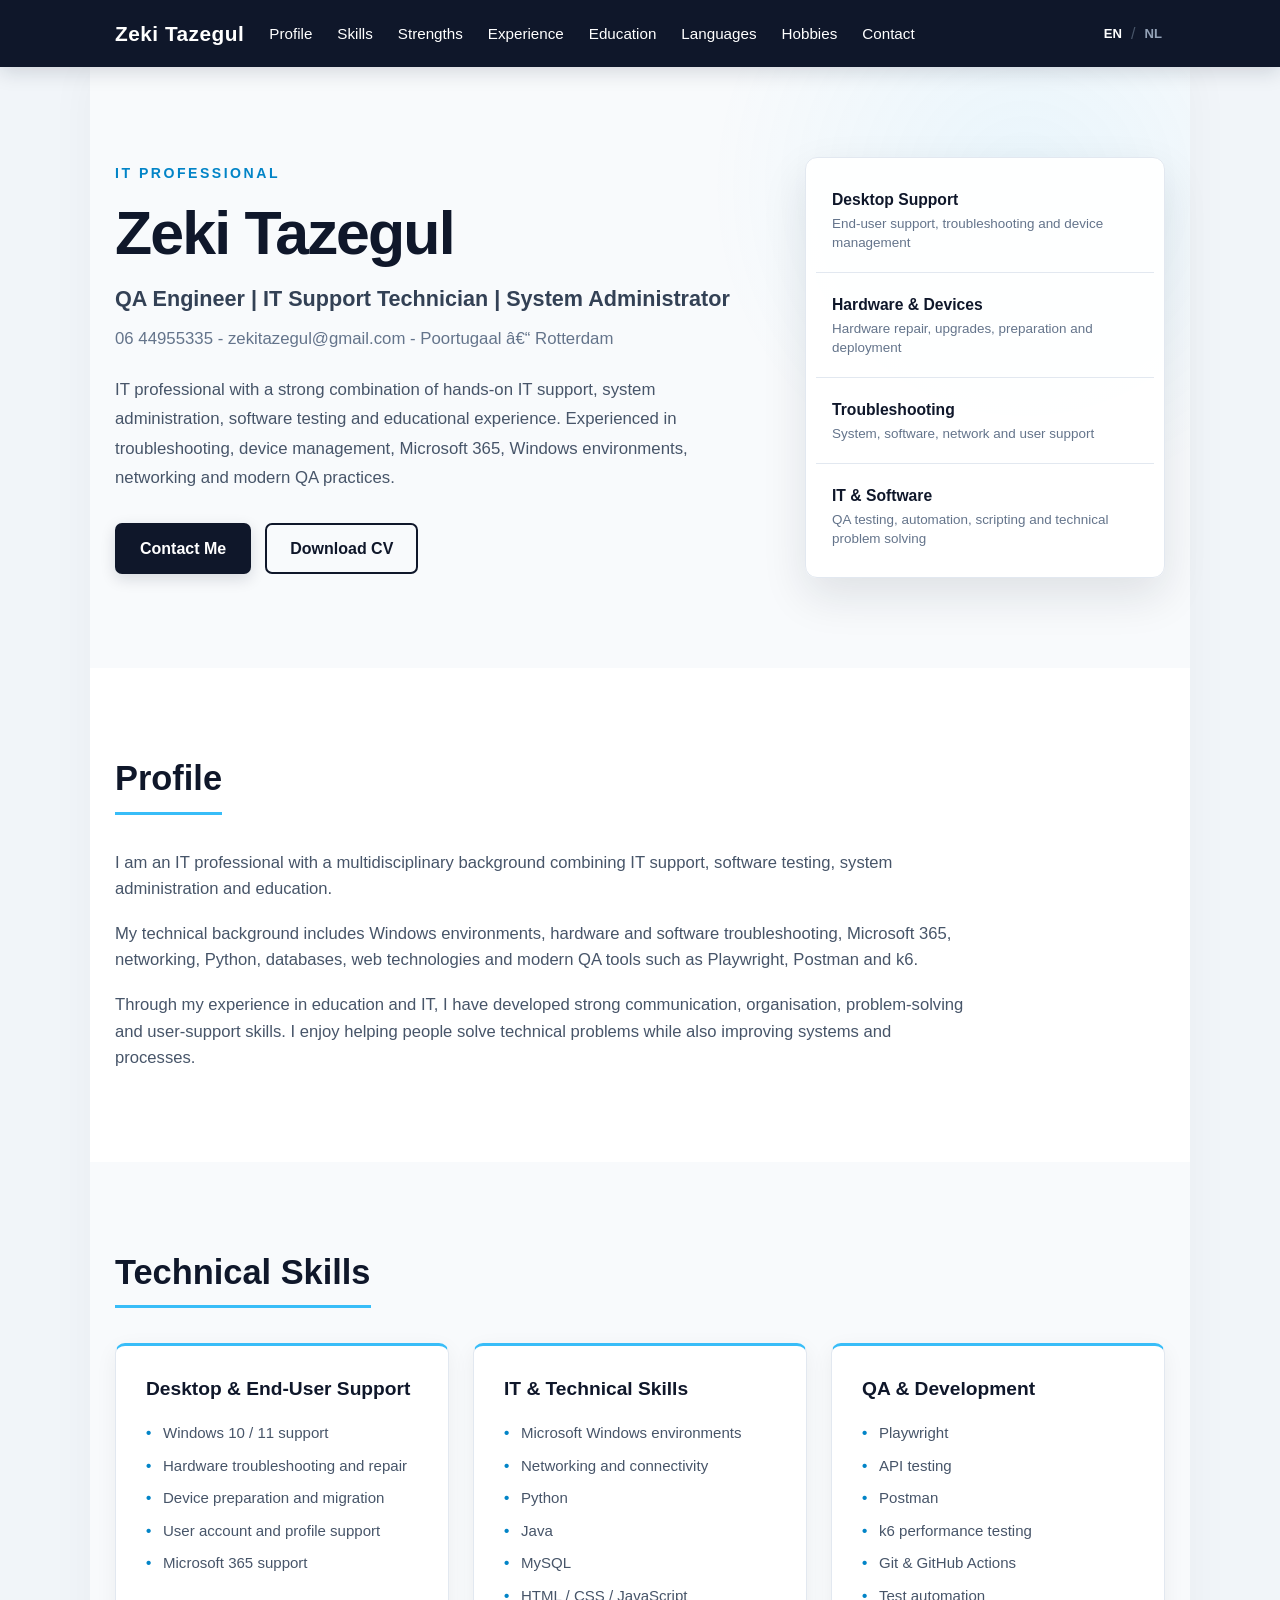
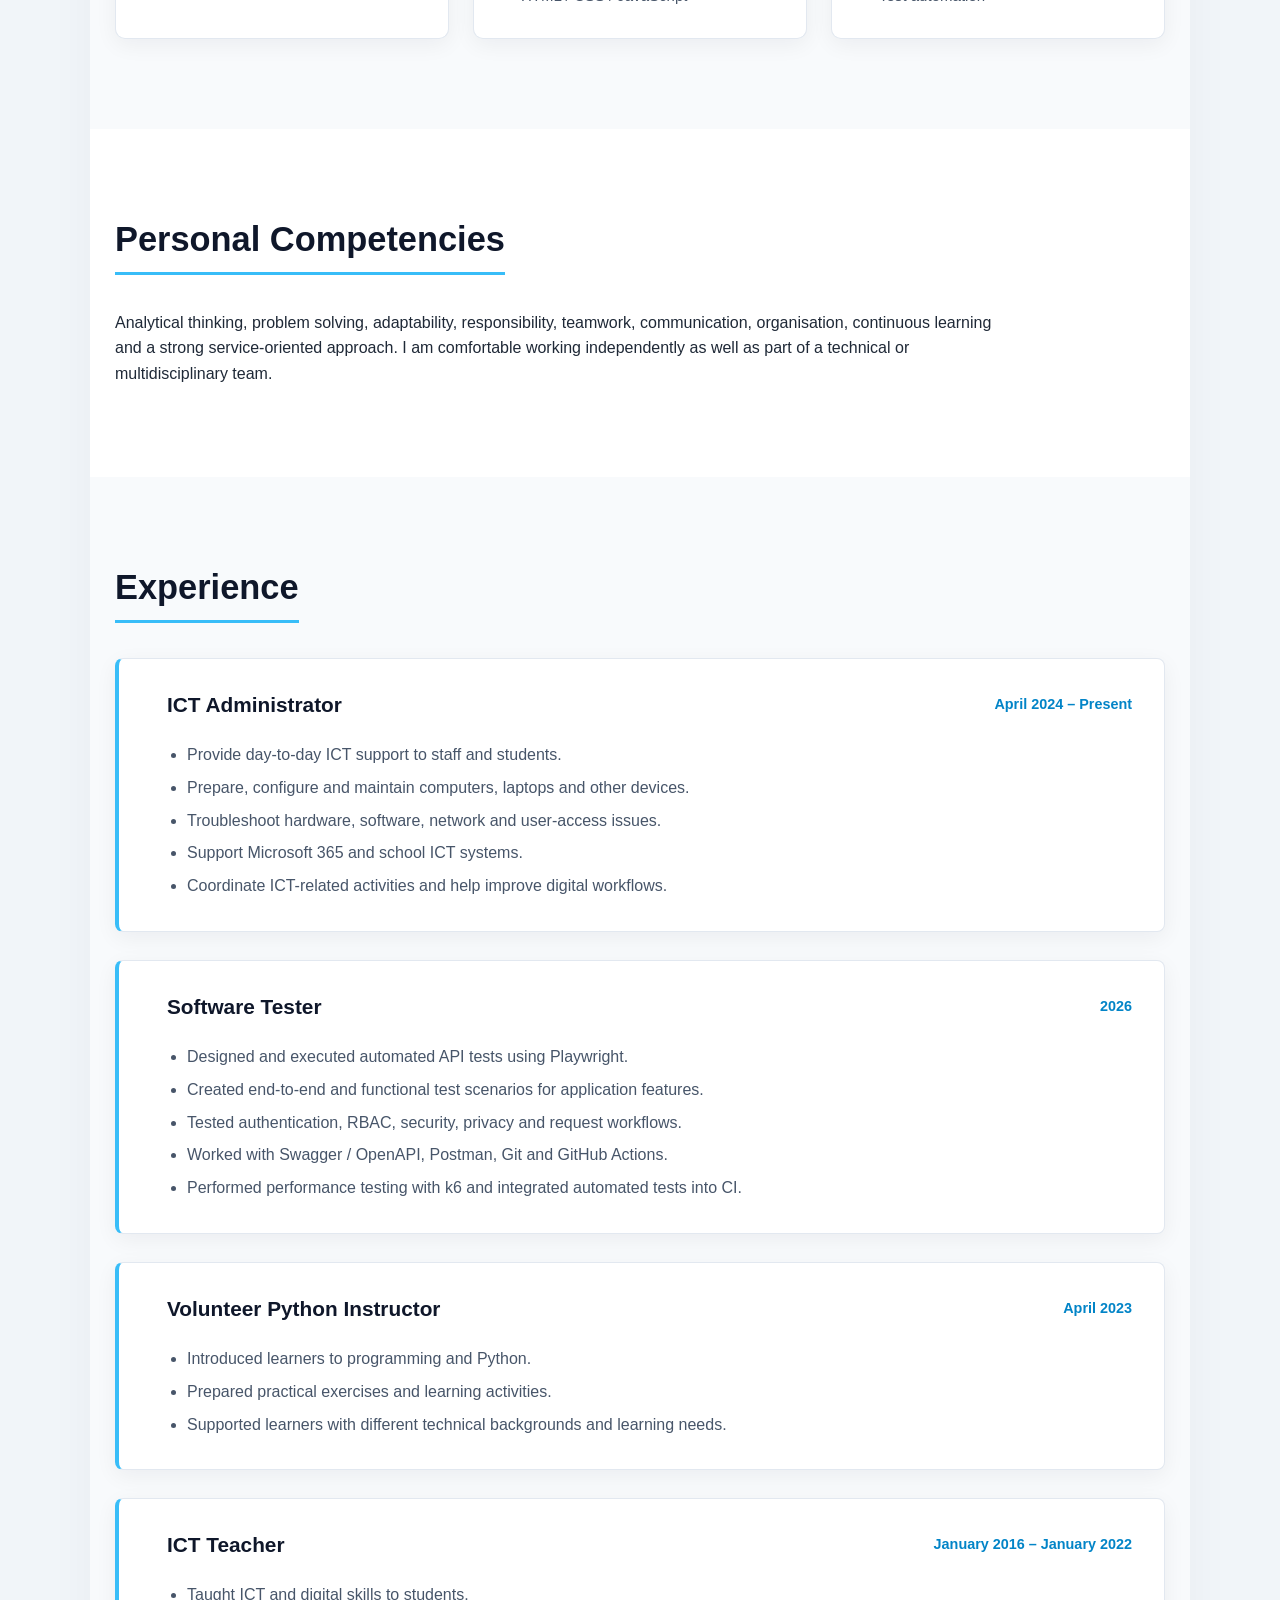
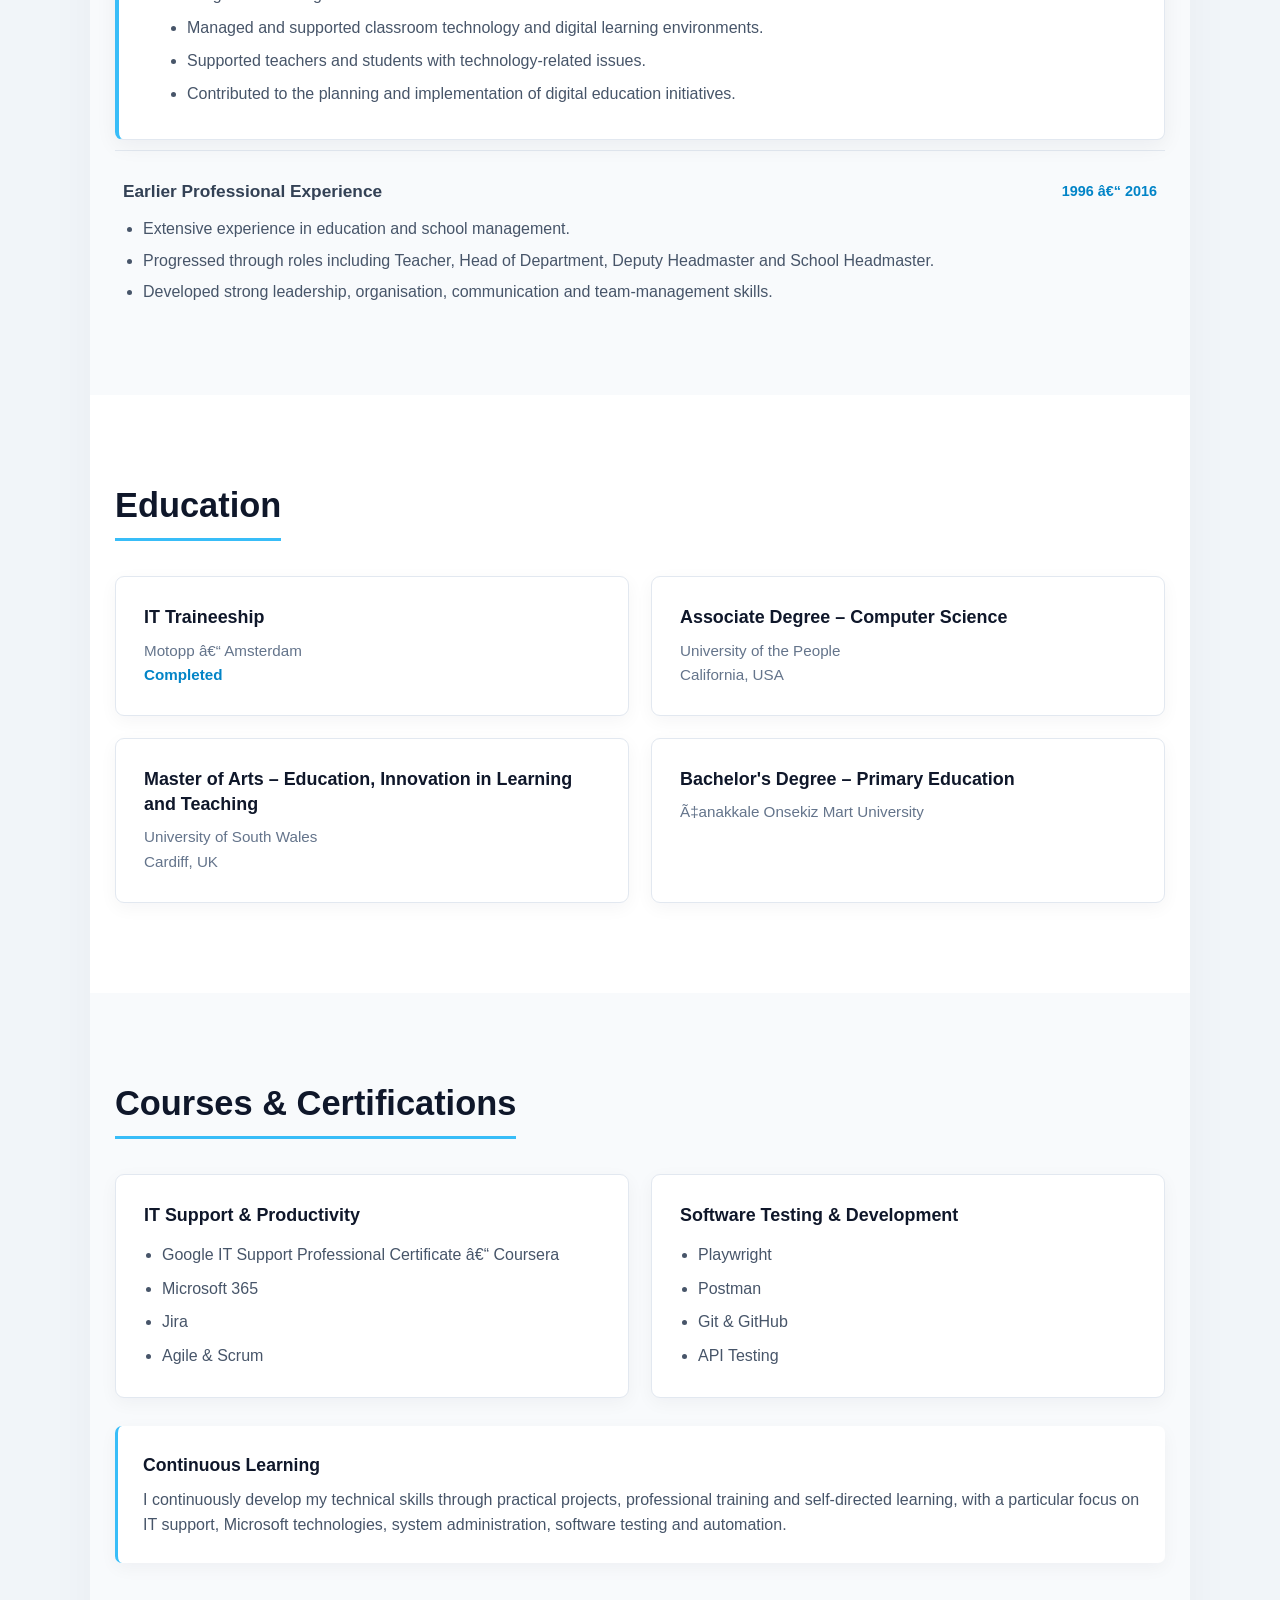
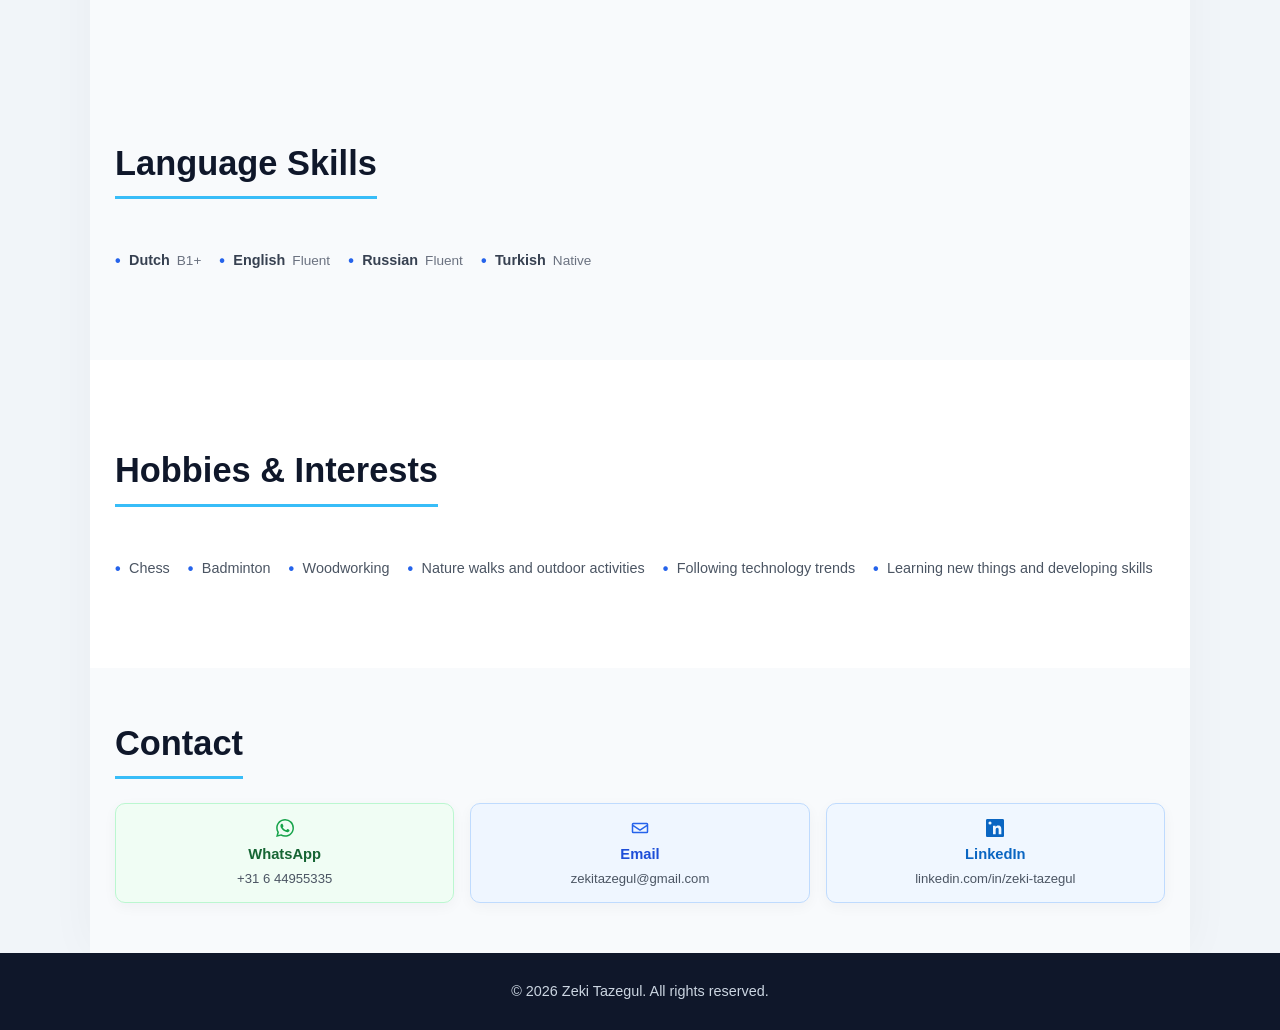
==== commit b529f3bb: "Fix CV download link" ====
--- a/index.html
+++ b/index.html
@@ -1,4 +1,4 @@
-<!DOCTYPE html>
+﻿<!DOCTYPE html>
 <html lang="en">
 <head>
 
@@ -21,7 +21,7 @@
 
     <meta
         name="description"
-        content="Zeki Tazegul – IT Professional | Desktop Support Engineer | QA Engineer | System Administrator"
+        content="Zeki Tazegul â€“ IT Professional | Desktop Support Engineer | QA Engineer | System Administrator"
     >
 
     <title>Zeki Tazegul | IT Professional</title>
@@ -217,7 +217,7 @@
                     <p class="hero-location">
 
                         <span data-i18n="heroLocation">
-                            06 44955335 - zekitazegul@gmail.com - Poortugaal – Rotterdam
+                            06 44955335 - zekitazegul@gmail.com - Poortugaal â€“ Rotterdam
                         </span>
 
                     </p>
@@ -243,7 +243,7 @@
                         </a>
 
                         <a
-                            href="cv/Zeki_Tazegul_CV_EN.pdf"
+                            href="cv/Zeki_Tazegul_CV_NL.pdf"
                             class="btn btn-secondary"
                             download
                             data-i18n="downloadCvButton"
@@ -526,7 +526,7 @@
                         <div>
 
                             <h3 data-i18n="experience1Title">
-                                ICT Administrator – Wereldwijs Basisschool Rotterdam
+                                ICT Administrator â€“ Wereldwijs Basisschool Rotterdam
                             </h3>
 
                         </div>
@@ -534,7 +534,7 @@
                         <div class="experience-date">
 
                             <span data-i18n="experience1Date">
-                                April 2024 – Present
+                                April 2024 â€“ Present
                             </span>
 
                         </div>
@@ -578,7 +578,7 @@
                         <div>
 
                             <h3 data-i18n="experience2Title">
-                                Software Tester – Motopp – Amsterdam
+                                Software Tester â€“ Motopp â€“ Amsterdam
                             </h3>
 
                         </div>
@@ -631,7 +631,7 @@
                         <div>
 
                             <h3 data-i18n="experience3Title">
-                                Volunteer Python Instructor – AZC Echt
+                                Volunteer Python Instructor â€“ AZC Echt
                             </h3>
 
                         </div>
@@ -673,7 +673,7 @@
                         <div>
 
                             <h3 data-i18n="experience4Title">
-                                ICT Teacher – Huda Integrated School
+                                ICT Teacher â€“ Huda Integrated School
                             </h3>
 
                         </div>
@@ -681,7 +681,7 @@
                         <div class="experience-date">
 
                             <span data-i18n="experience4Date">
-                                January 2016 – January 2022
+                                January 2016 â€“ January 2022
                             </span>
 
                         </div>
@@ -725,7 +725,7 @@
                             class="experience-date"
                             data-i18n="additionalExperienceDate"
                         >
-                            1996 – 2016
+                            1996 â€“ 2016
                         </span>
 
                     </div>
@@ -780,7 +780,7 @@
                         class="education-institution"
                         data-i18n="education1Institution"
                     >
-                        Motopp – Amsterdam
+                        Motopp â€“ Amsterdam
                     </p>
 
                     <p class="education-status">
@@ -794,7 +794,7 @@
                 <article class="education-card">
 
                     <h3 data-i18n="education2Title">
-                        Associate Degree – Computer Science
+                        Associate Degree â€“ Computer Science
                     </h3>
 
                     <p
@@ -816,7 +816,7 @@
                 <article class="education-card">
 
                     <h3 data-i18n="education3Title">
-                        Master of Arts – Education, Innovation in Learning and Teaching
+                        Master of Arts â€“ Education, Innovation in Learning and Teaching
                     </h3>
 
                     <p
@@ -838,14 +838,14 @@
                 <article class="education-card">
 
                     <h3 data-i18n="education4Title">
-                        Bachelor’s Degree – Primary Education
+                        Bachelorâ€™s Degree â€“ Primary Education
                     </h3>
 
                     <p
                         class="education-institution"
                         data-i18n="education4Institution"
                     >
-                        Çanakkale Onsekiz Mart University
+                        Ã‡anakkale Onsekiz Mart University
                     </p>
 
                 </article>
@@ -879,7 +879,7 @@
 
                         <li data-i18n="course1">
                             Google IT Support Professional Certificate
-                            – Coursera
+                            â€“ Coursera
                         </li>
 
                         <li data-i18n="course2">
@@ -1252,7 +1252,7 @@
     <div class="container">
 
         <p data-i18n="footerText">
-            © 2026 Zeki Tazegul. All rights reserved.
+            Â© 2026 Zeki Tazegul. All rights reserved.
         </p>
 
     </div>
@@ -1262,4 +1262,4 @@
 <script src="script.js"></script>
 
 </body>
-</html>+</html>
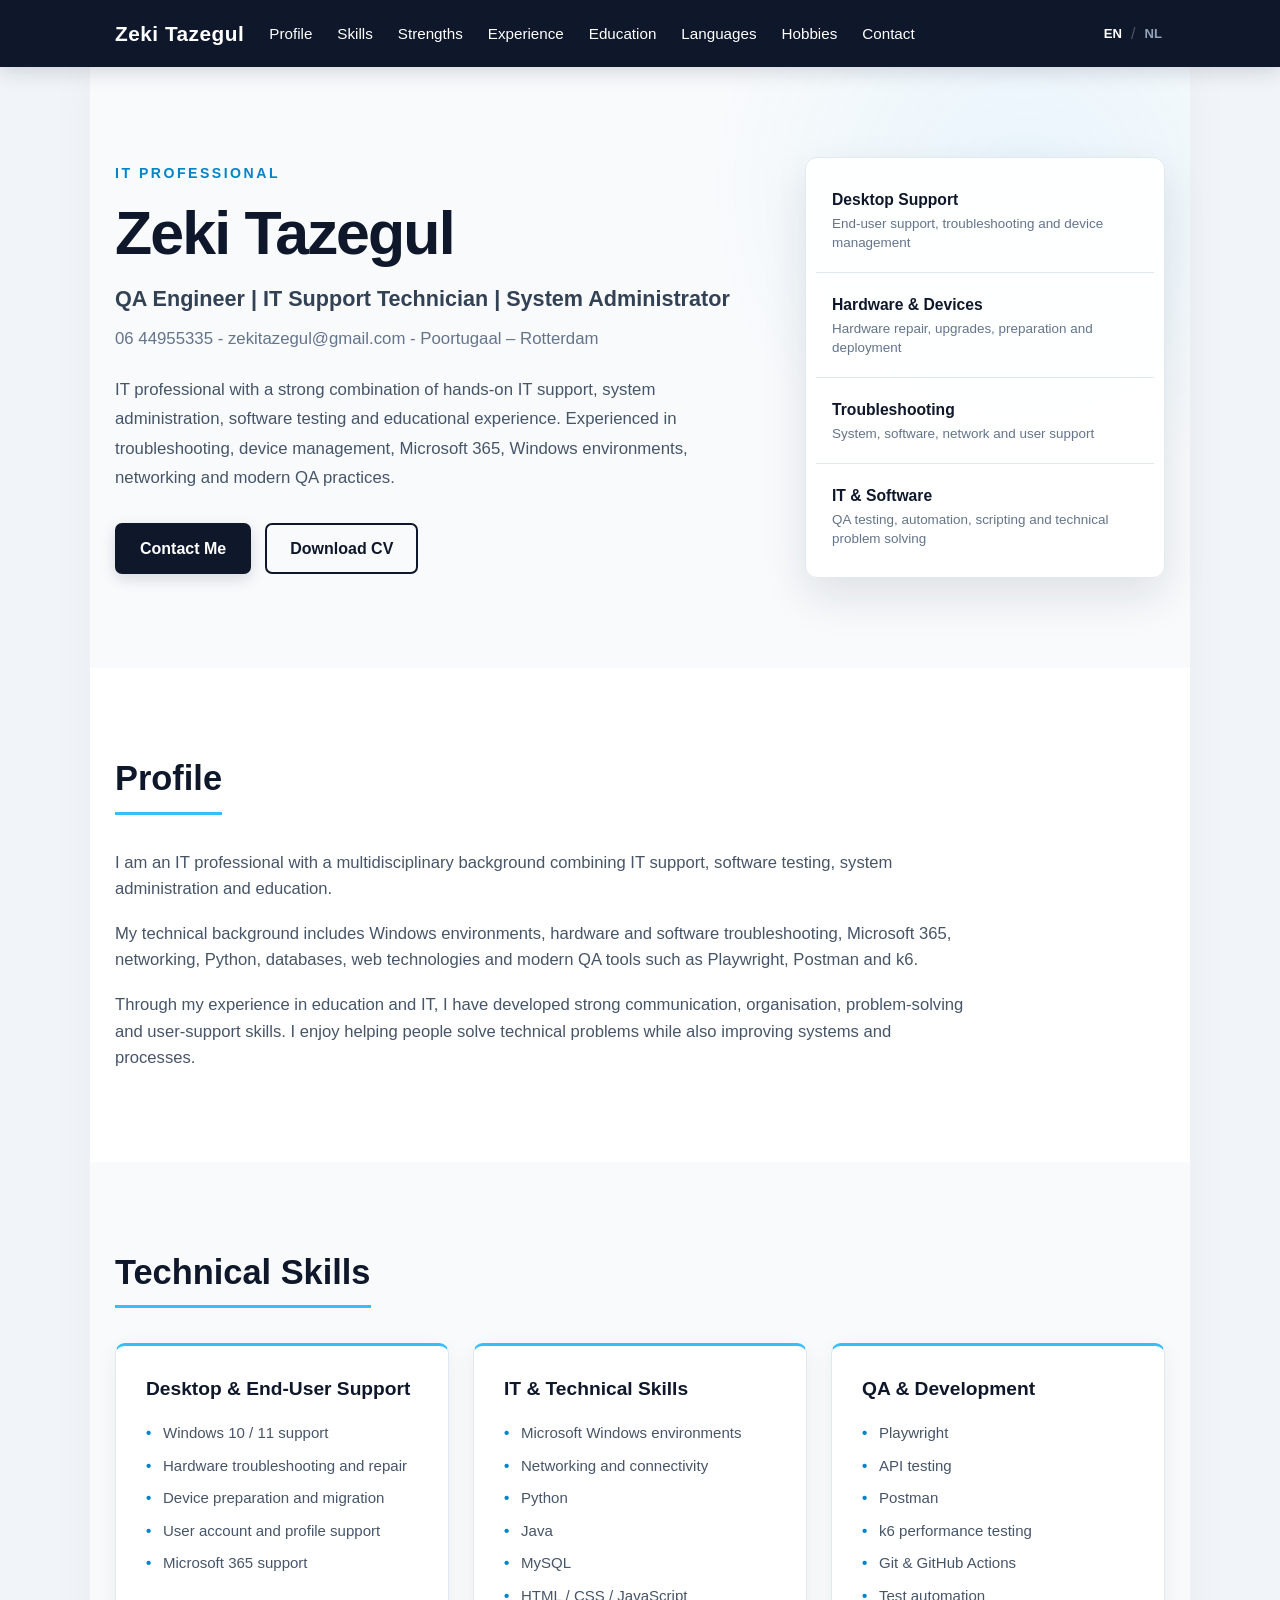
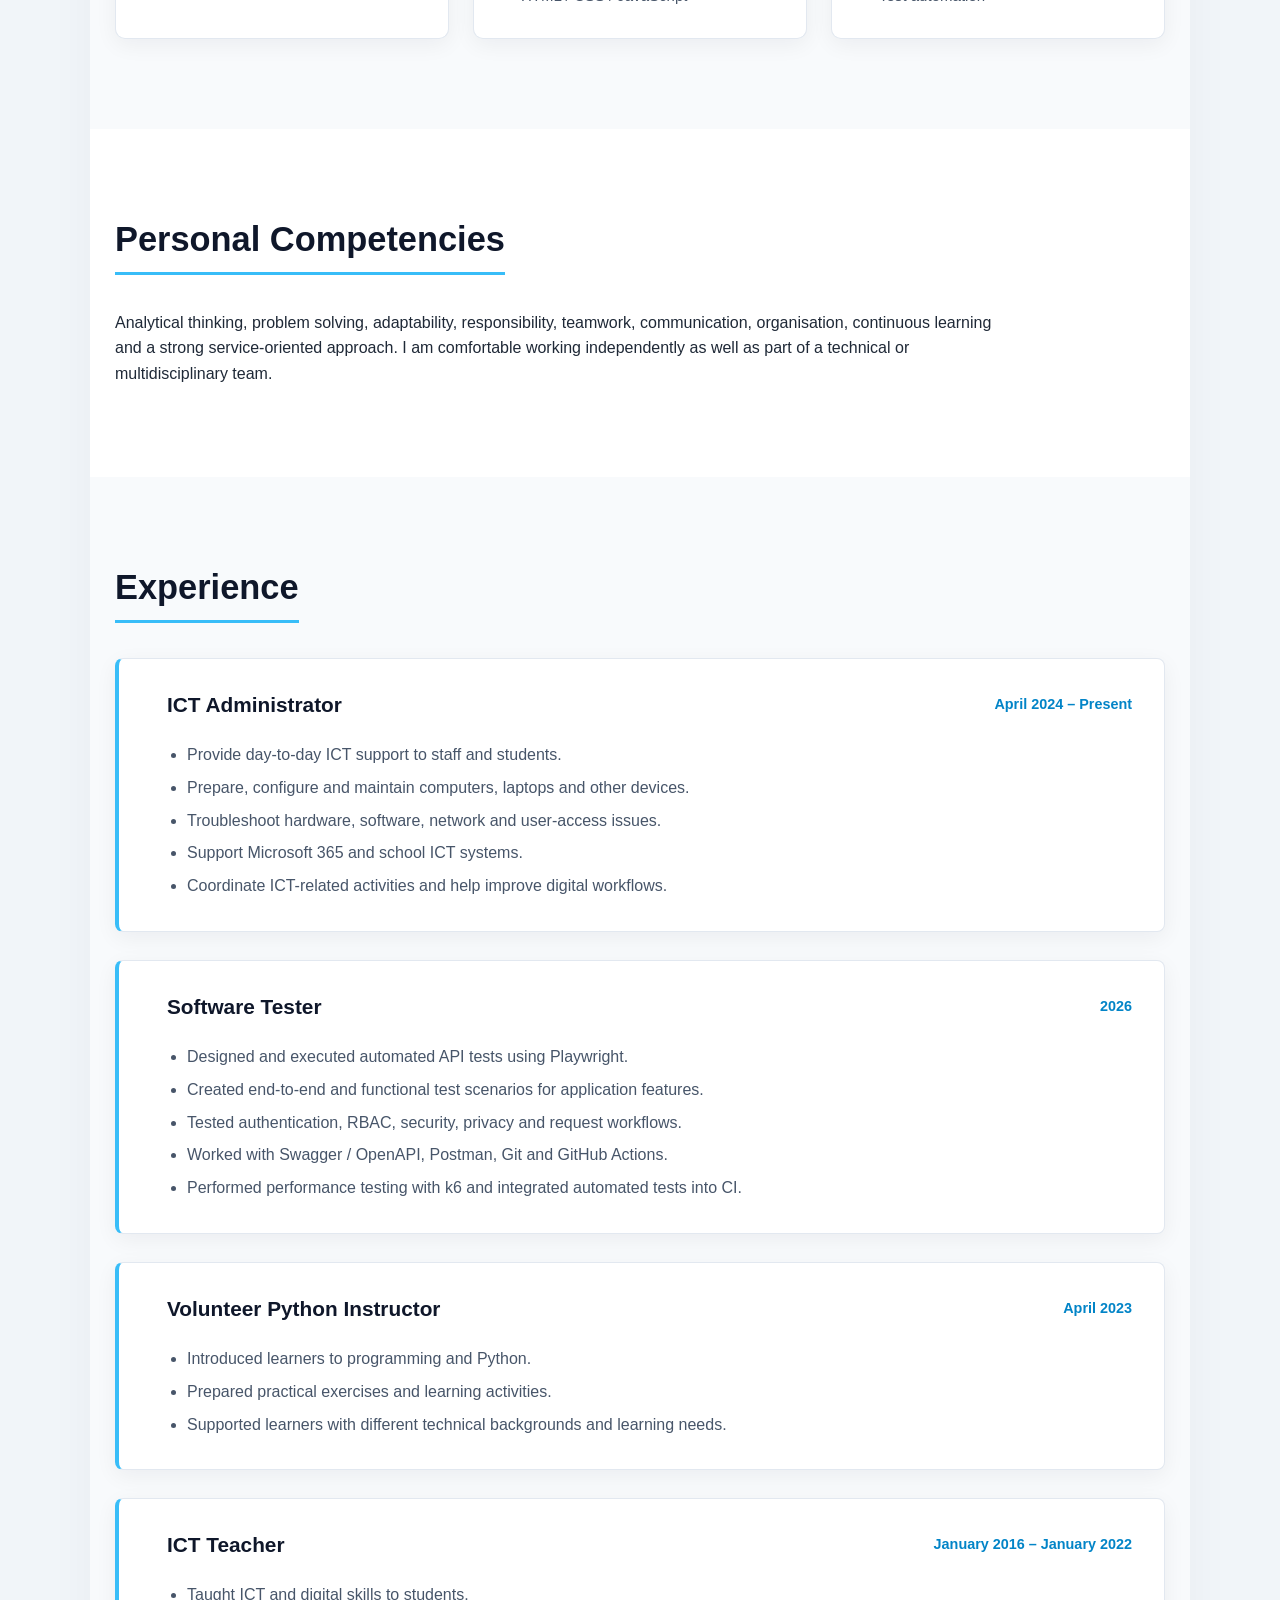
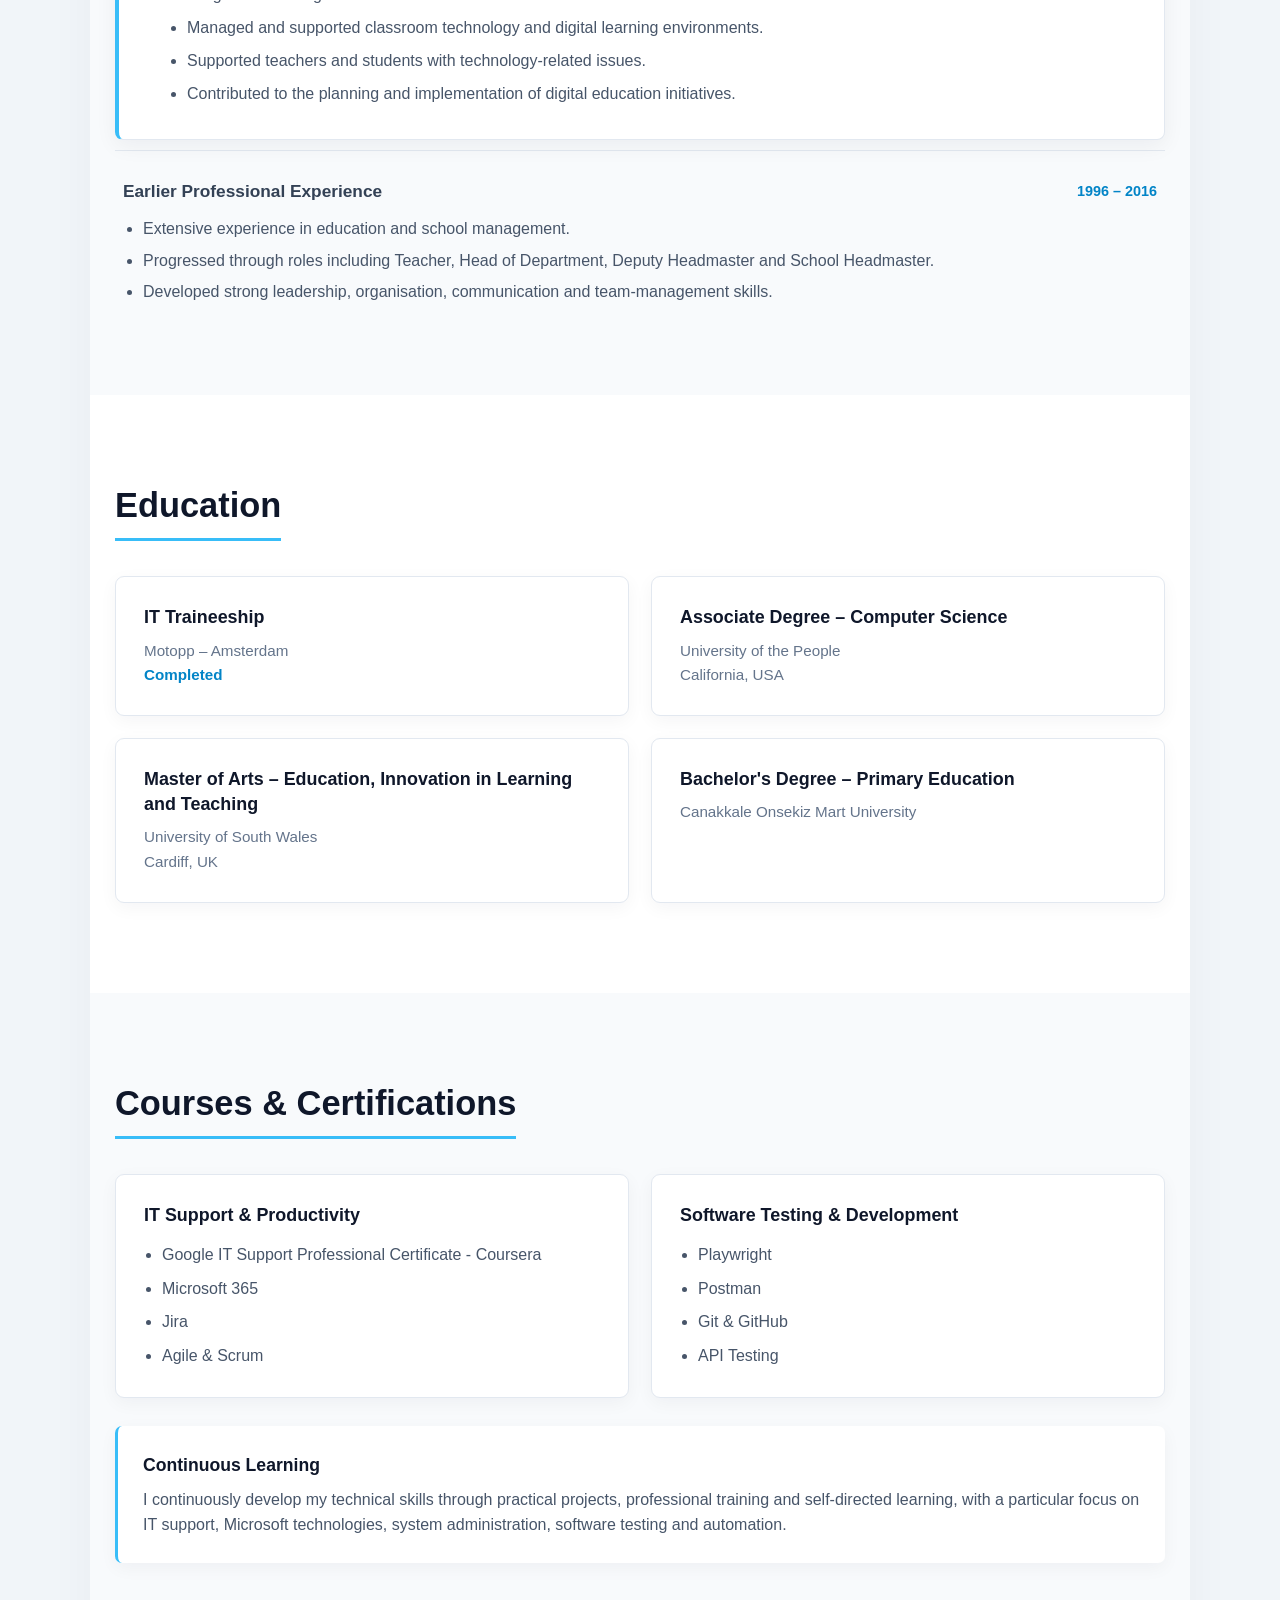
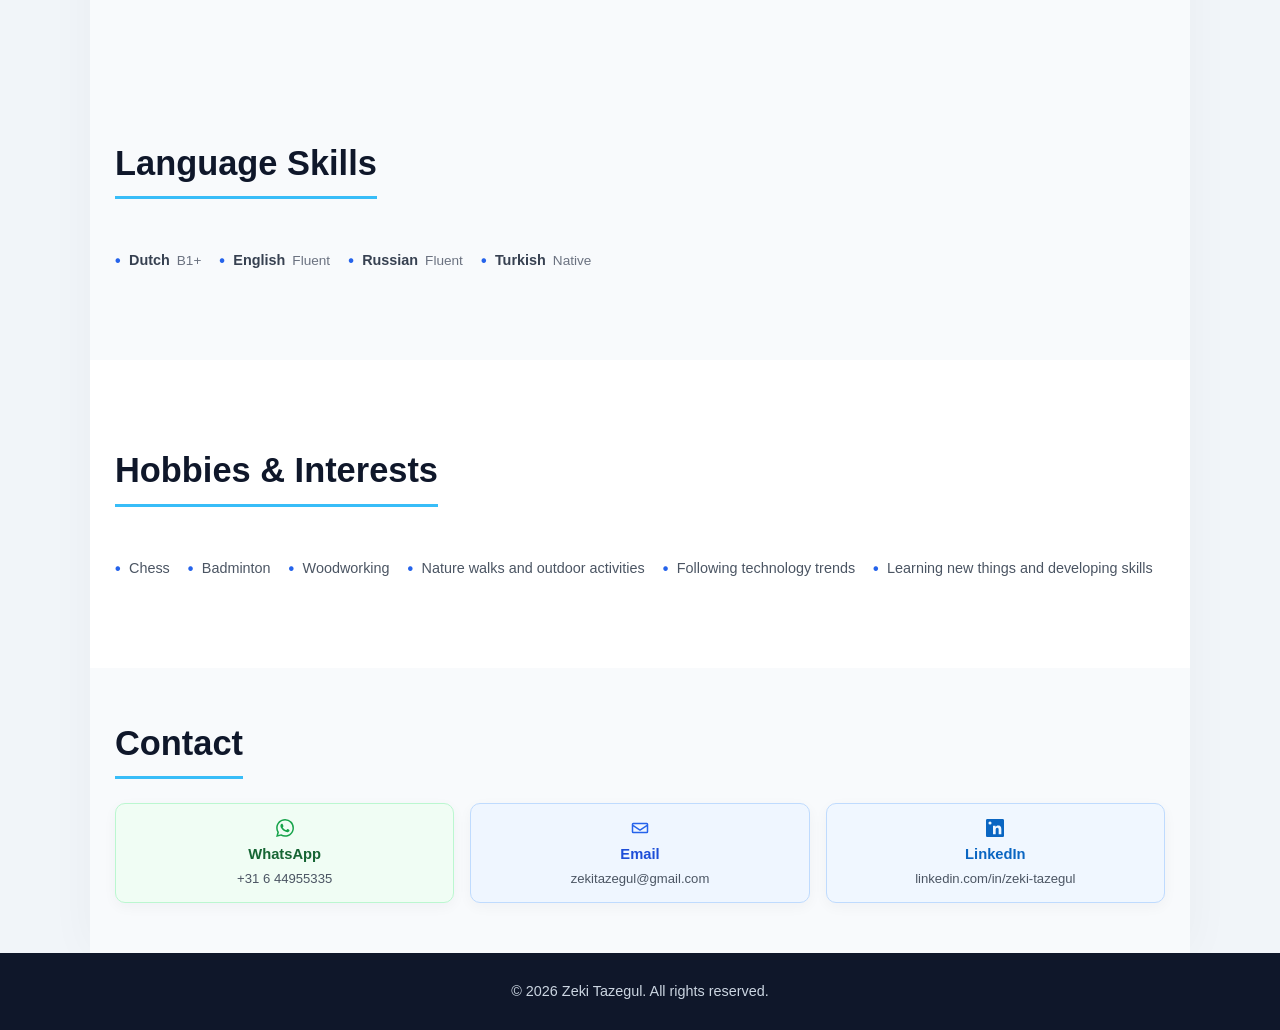
==== commit d7f4d70a: "Fix character encoding in CV" ====
--- a/index.html
+++ b/index.html
@@ -21,7 +21,7 @@
 
     <meta
         name="description"
-        content="Zeki Tazegul â€“ IT Professional | Desktop Support Engineer | QA Engineer | System Administrator"
+        content="Zeki Tazegul – IT Professional | Desktop Support Engineer | QA Engineer | System Administrator"
     >
 
     <title>Zeki Tazegul | IT Professional</title>
@@ -217,7 +217,7 @@
                     <p class="hero-location">
 
                         <span data-i18n="heroLocation">
-                            06 44955335 - zekitazegul@gmail.com - Poortugaal â€“ Rotterdam
+                            06 44955335 - zekitazegul@gmail.com - Poortugaal – Rotterdam
                         </span>
 
                     </p>
@@ -245,7 +245,6 @@
                         <a
                             href="cv/Zeki_Tazegul_CV_NL.pdf"
                             class="btn btn-secondary"
-                            download
                             data-i18n="downloadCvButton"
                         >
                             Download CV
@@ -526,7 +525,7 @@
                         <div>
 
                             <h3 data-i18n="experience1Title">
-                                ICT Administrator â€“ Wereldwijs Basisschool Rotterdam
+                                ICT Administrator – Wereldwijs Basisschool Rotterdam
                             </h3>
 
                         </div>
@@ -534,7 +533,7 @@
                         <div class="experience-date">
 
                             <span data-i18n="experience1Date">
-                                April 2024 â€“ Present
+                                April 2024 – Present
                             </span>
 
                         </div>
@@ -578,7 +577,7 @@
                         <div>
 
                             <h3 data-i18n="experience2Title">
-                                Software Tester â€“ Motopp â€“ Amsterdam
+                                Software Tester – Motopp – Amsterdam
                             </h3>
 
                         </div>
@@ -631,7 +630,7 @@
                         <div>
 
                             <h3 data-i18n="experience3Title">
-                                Volunteer Python Instructor â€“ AZC Echt
+                                Volunteer Python Instructor – AZC Echt
                             </h3>
 
                         </div>
@@ -673,7 +672,7 @@
                         <div>
 
                             <h3 data-i18n="experience4Title">
-                                ICT Teacher â€“ Huda Integrated School
+                                ICT Teacher – Huda Integrated School
                             </h3>
 
                         </div>
@@ -681,7 +680,7 @@
                         <div class="experience-date">
 
                             <span data-i18n="experience4Date">
-                                January 2016 â€“ January 2022
+                                January 2016 – January 2022
                             </span>
 
                         </div>
@@ -725,7 +724,7 @@
                             class="experience-date"
                             data-i18n="additionalExperienceDate"
                         >
-                            1996 â€“ 2016
+                            1996 – 2016
                         </span>
 
                     </div>
@@ -780,7 +779,7 @@
                         class="education-institution"
                         data-i18n="education1Institution"
                     >
-                        Motopp â€“ Amsterdam
+                        Motopp – Amsterdam
                     </p>
 
                     <p class="education-status">
@@ -794,7 +793,7 @@
                 <article class="education-card">
 
                     <h3 data-i18n="education2Title">
-                        Associate Degree â€“ Computer Science
+                        Associate Degree – Computer Science
                     </h3>
 
                     <p
@@ -816,7 +815,7 @@
                 <article class="education-card">
 
                     <h3 data-i18n="education3Title">
-                        Master of Arts â€“ Education, Innovation in Learning and Teaching
+                        Master of Arts in Education, Innovation in Learning and Teaching
                     </h3>
 
                     <p
@@ -838,14 +837,14 @@
                 <article class="education-card">
 
                     <h3 data-i18n="education4Title">
-                        Bachelorâ€™s Degree â€“ Primary Education
+                        Bachelor's Degree in Primary Education
                     </h3>
 
                     <p
                         class="education-institution"
                         data-i18n="education4Institution"
                     >
-                        Ã‡anakkale Onsekiz Mart University
+                        Canakkale Onsekiz Mart University
                     </p>
 
                 </article>
@@ -878,8 +877,7 @@
                     <ul>
 
                         <li data-i18n="course1">
-                            Google IT Support Professional Certificate
-                            â€“ Coursera
+                            Google IT Support Professional Certificate - Coursera
                         </li>
 
                         <li data-i18n="course2">
@@ -1252,7 +1250,7 @@
     <div class="container">
 
         <p data-i18n="footerText">
-            Â© 2026 Zeki Tazegul. All rights reserved.
+            © 2026 Zeki Tazegul. All rights reserved.
         </p>
 
     </div>
@@ -1263,3 +1261,5 @@
 
 </body>
 </html>
+
+
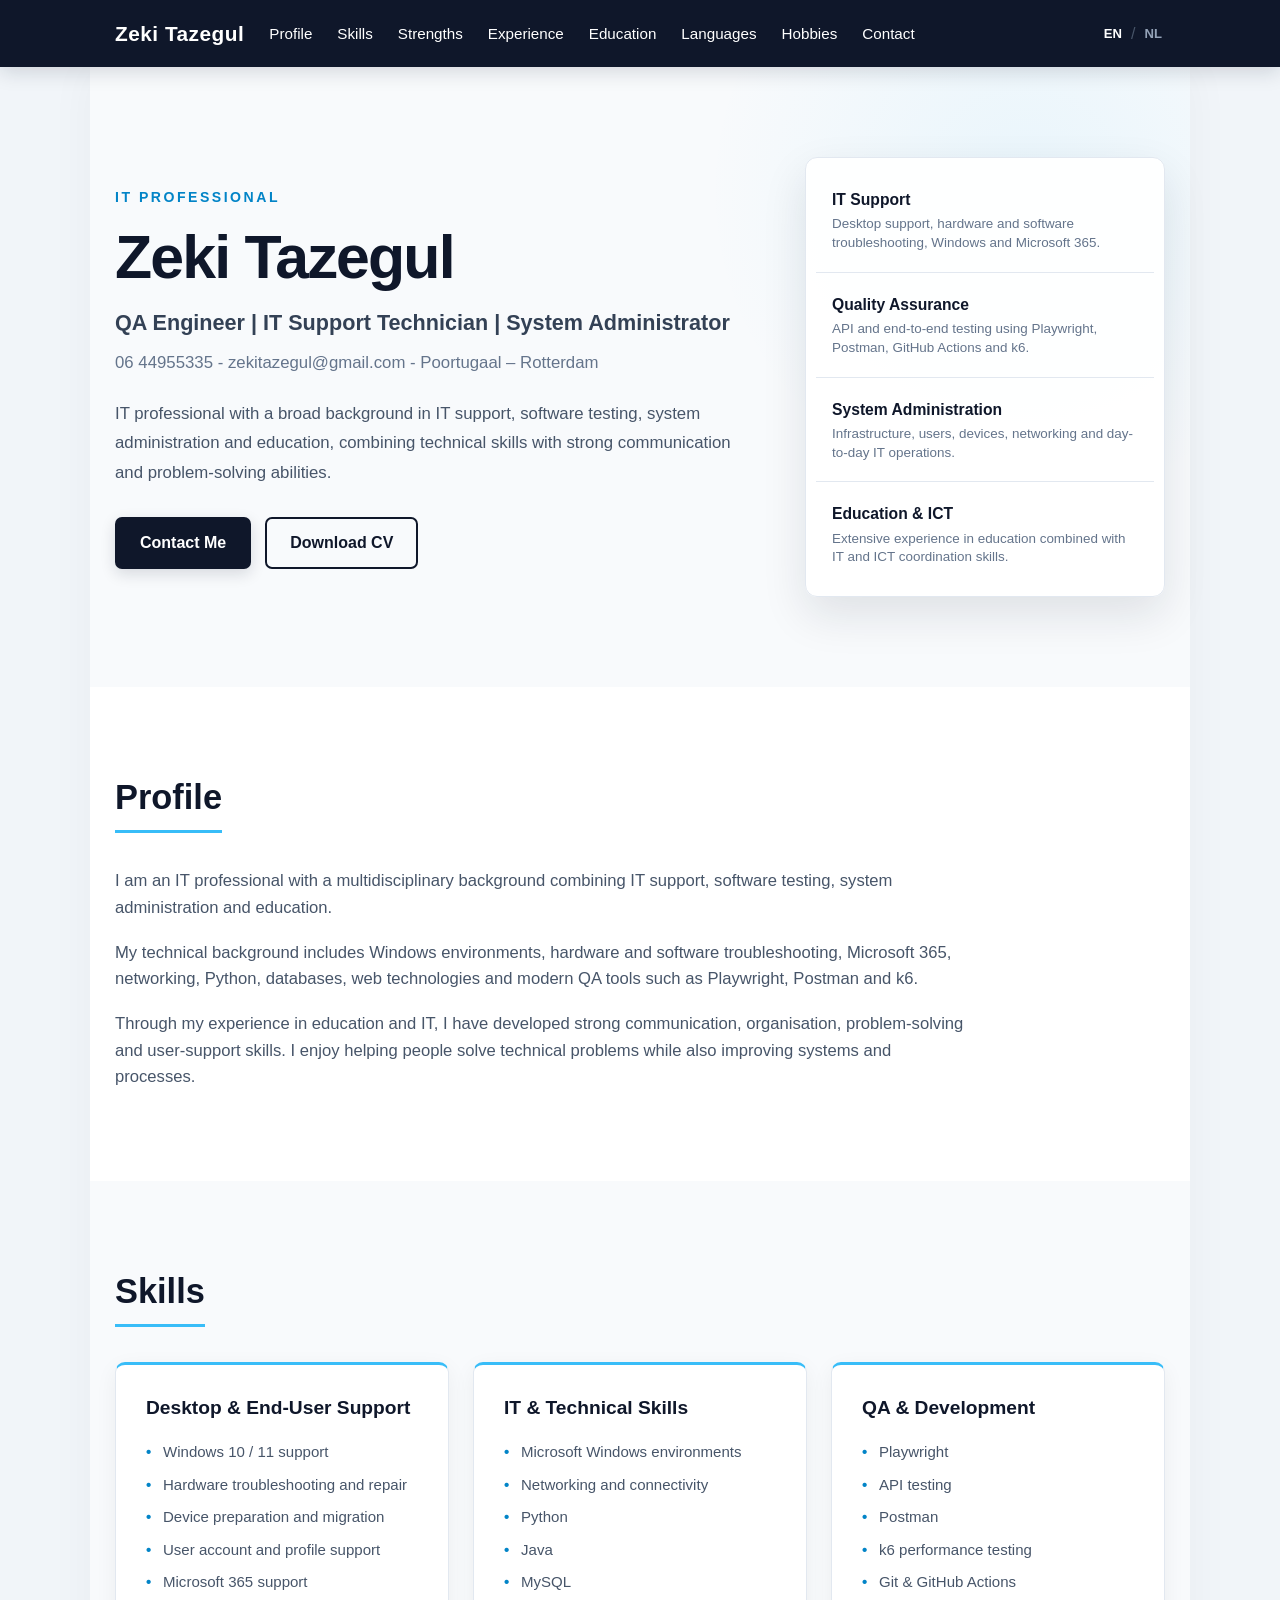
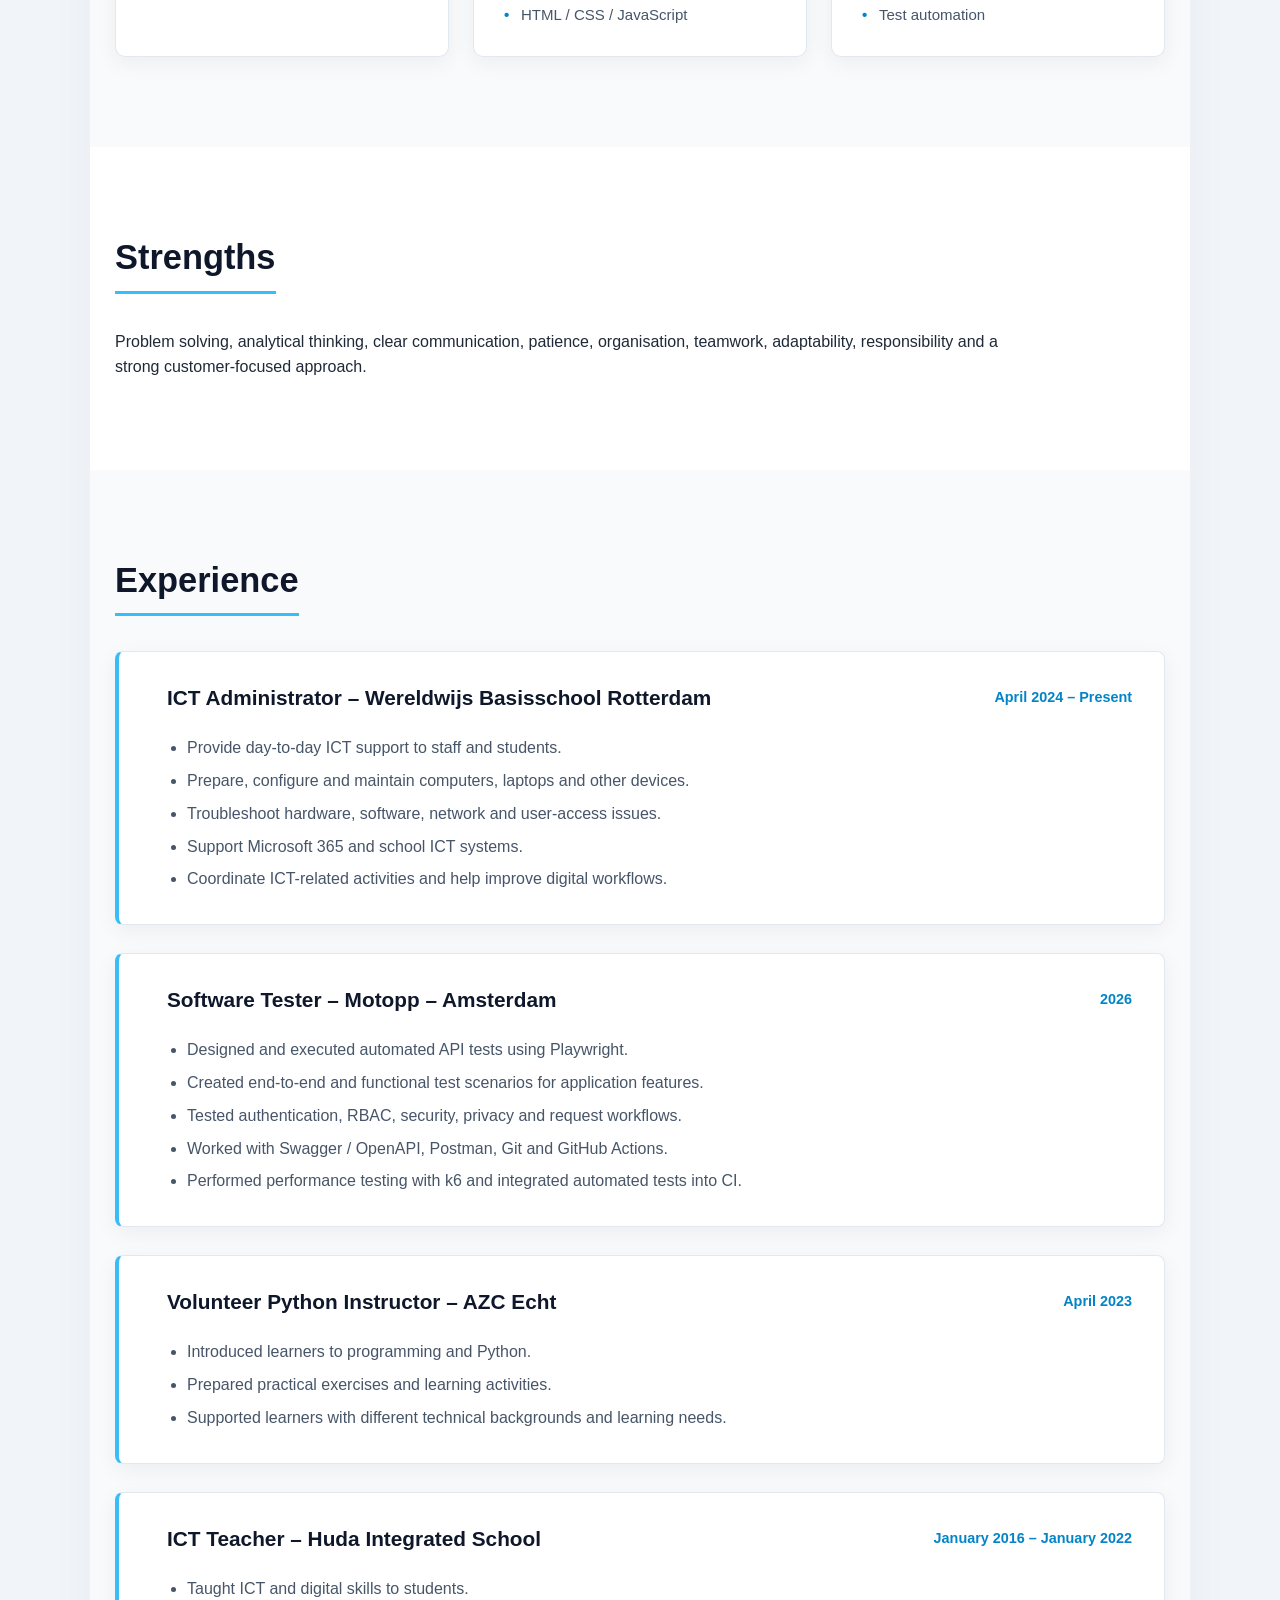
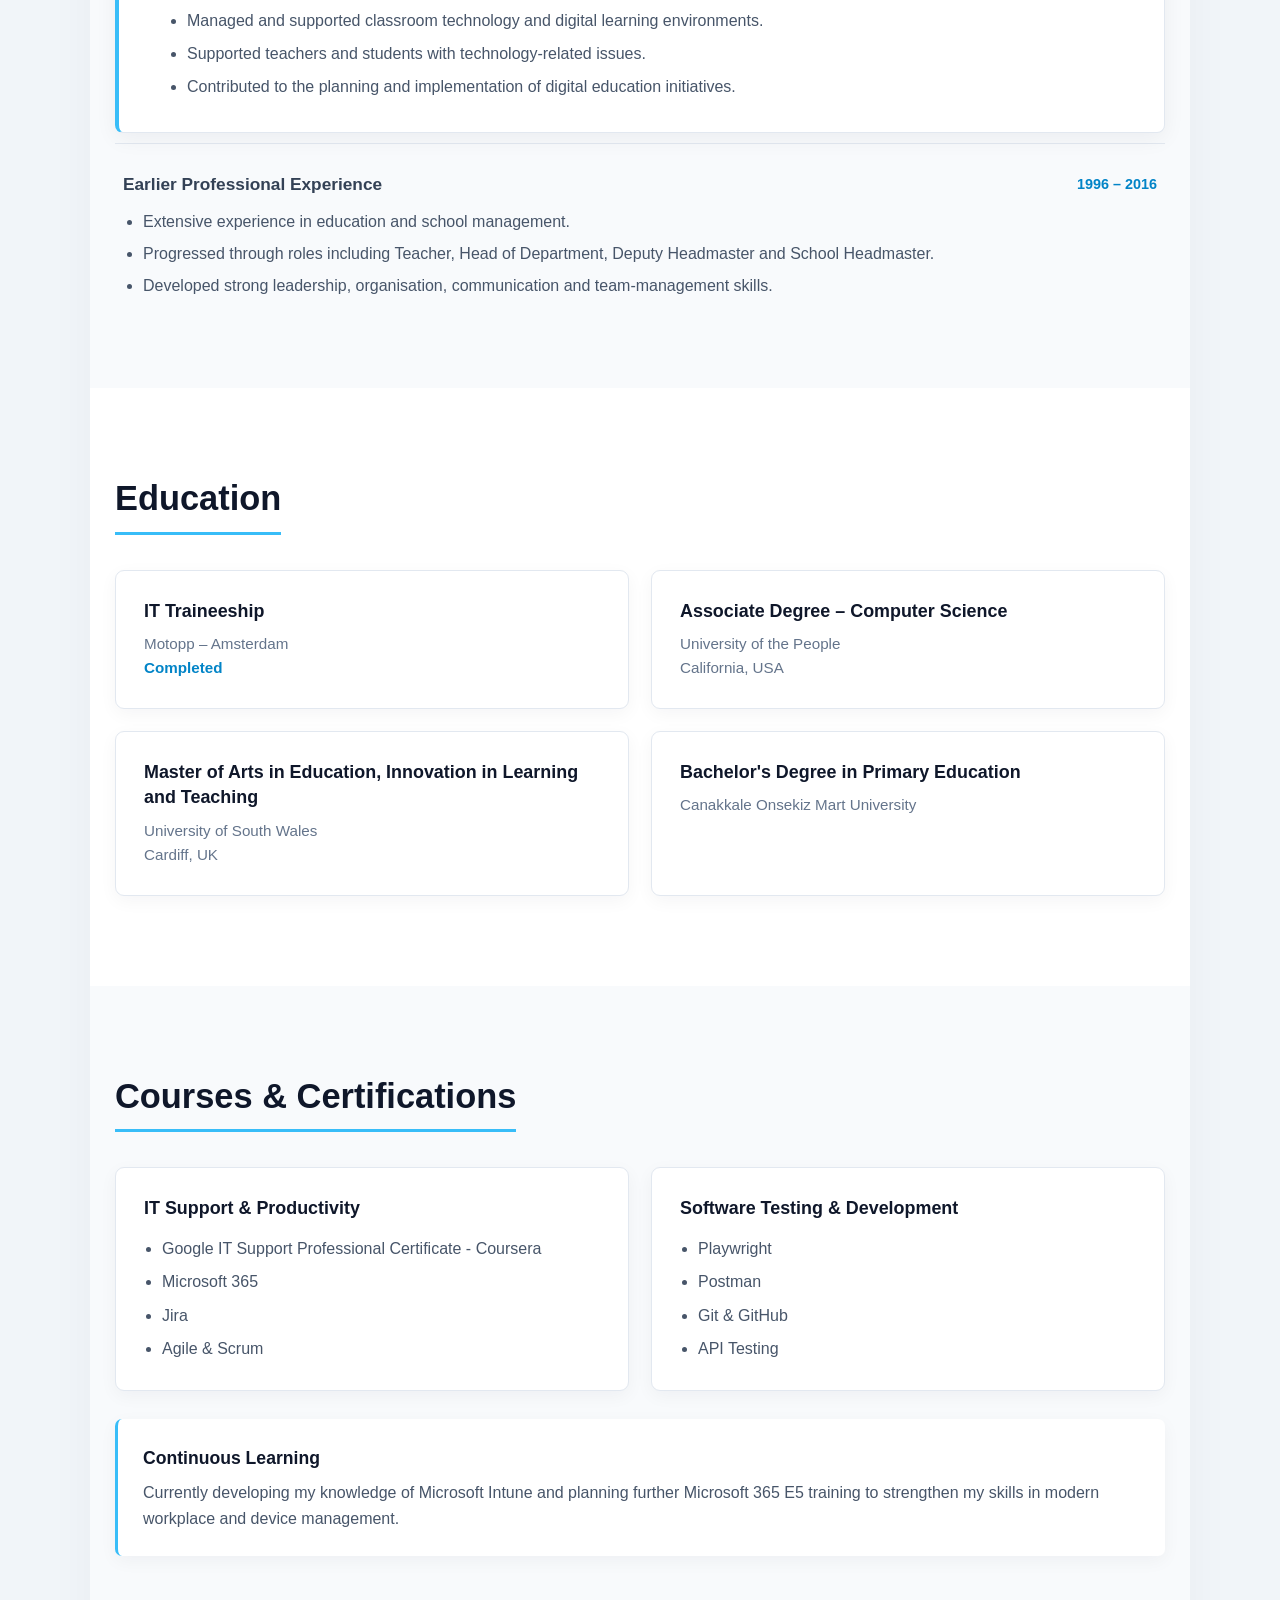
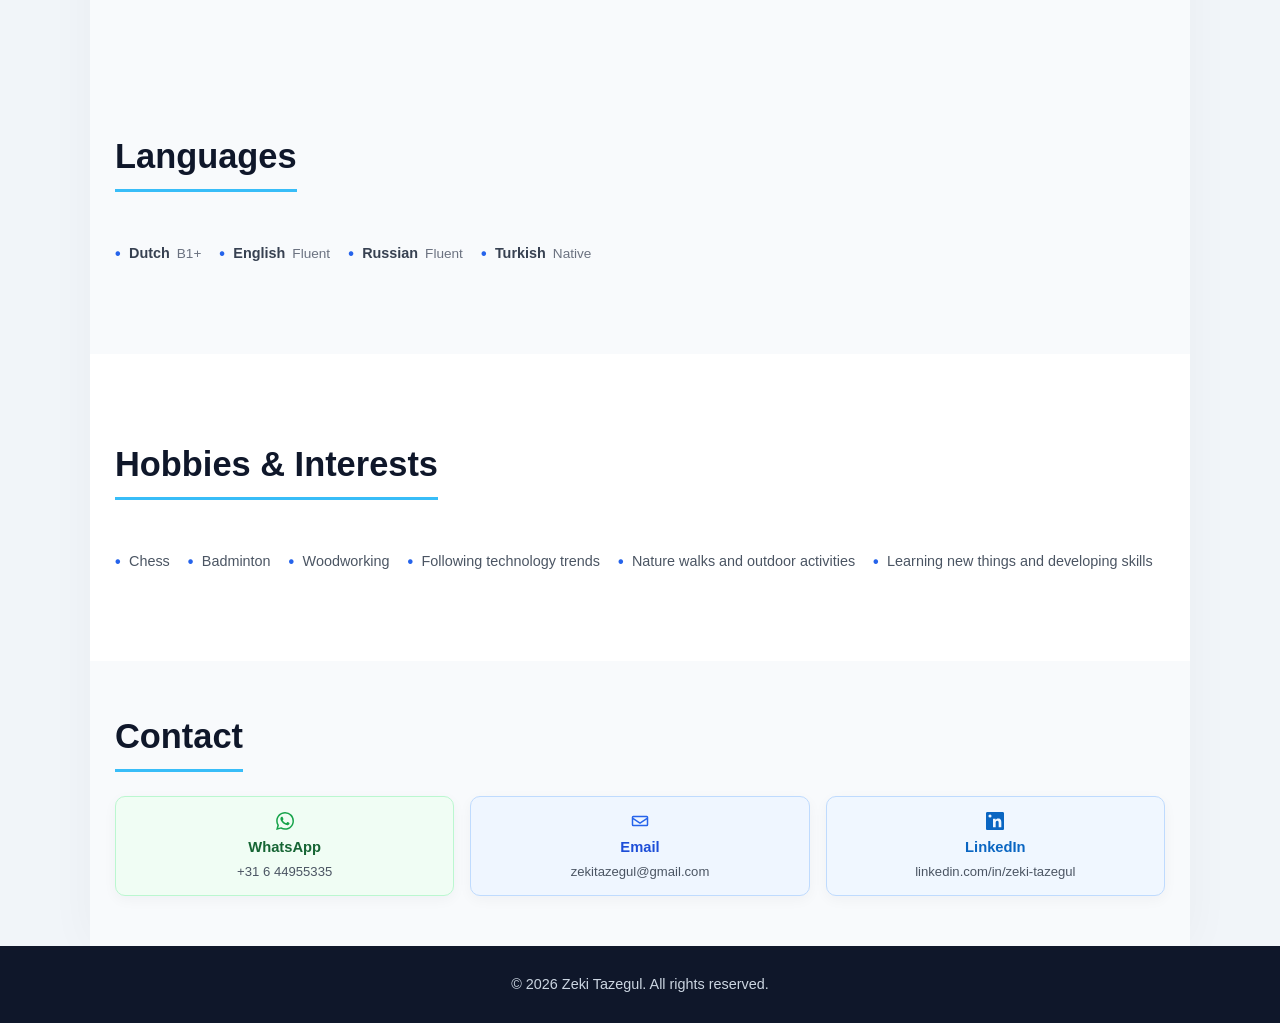
==== commit 849f7e86: "Fix complete Dutch and English CV translations" ====
--- a/index.html
+++ b/index.html
@@ -50,6 +50,7 @@
             id="mobile-navigation"
             class="nav-right"
             aria-label="Main navigation"
+                    data-i18n-aria="navigationLabel"
         >
 
             <ul>
@@ -133,6 +134,7 @@
         <div
             class="language-switcher"
             aria-label="Language selection"
+                    data-i18n-aria="languageSelection"
         >
 
             <button
@@ -140,6 +142,7 @@
                 class="language-button active"
                 type="button"
                 aria-label="Switch to English"
+                    data-i18n-aria="switchEnglish"
                 aria-pressed="true"
             >
                 EN
@@ -157,6 +160,7 @@
                 class="language-button"
                 type="button"
                 aria-label="Switch to Dutch"
+                    data-i18n-aria="switchDutch"
                 aria-pressed="false"
             >
                 NL
@@ -243,7 +247,7 @@
                         </a>
 
                         <a
-                            href="cv/Zeki_Tazegul_CV_NL.pdf"
+                            href="cv/Zeki_Tazegul_CV_NL_v2.pdf"
                             class="btn btn-secondary"
                             data-i18n="downloadCvButton"
                         >
@@ -1098,6 +1102,7 @@
                     target="_blank"
                     rel="noopener noreferrer"
                     aria-label="Contact Zeki Tazegul on WhatsApp"
+                    data-i18n-aria="whatsappAria"
                 >
 
                     <span
@@ -1155,6 +1160,7 @@
                     class="contact-card"
                     href="mailto:zekitazegul@gmail.com"
                     aria-label="Send an email to Zeki Tazegul"
+                    data-i18n-aria="emailAria"
                 >
 
                     <span
@@ -1197,6 +1203,7 @@
                     target="_blank"
                     rel="noopener noreferrer"
                     aria-label="View Zeki Tazegul's LinkedIn profile"
+                    data-i18n-aria="linkedinAria"
                 >
 
                     <span
@@ -1262,4 +1269,3 @@
 </body>
 </html>
 
-
